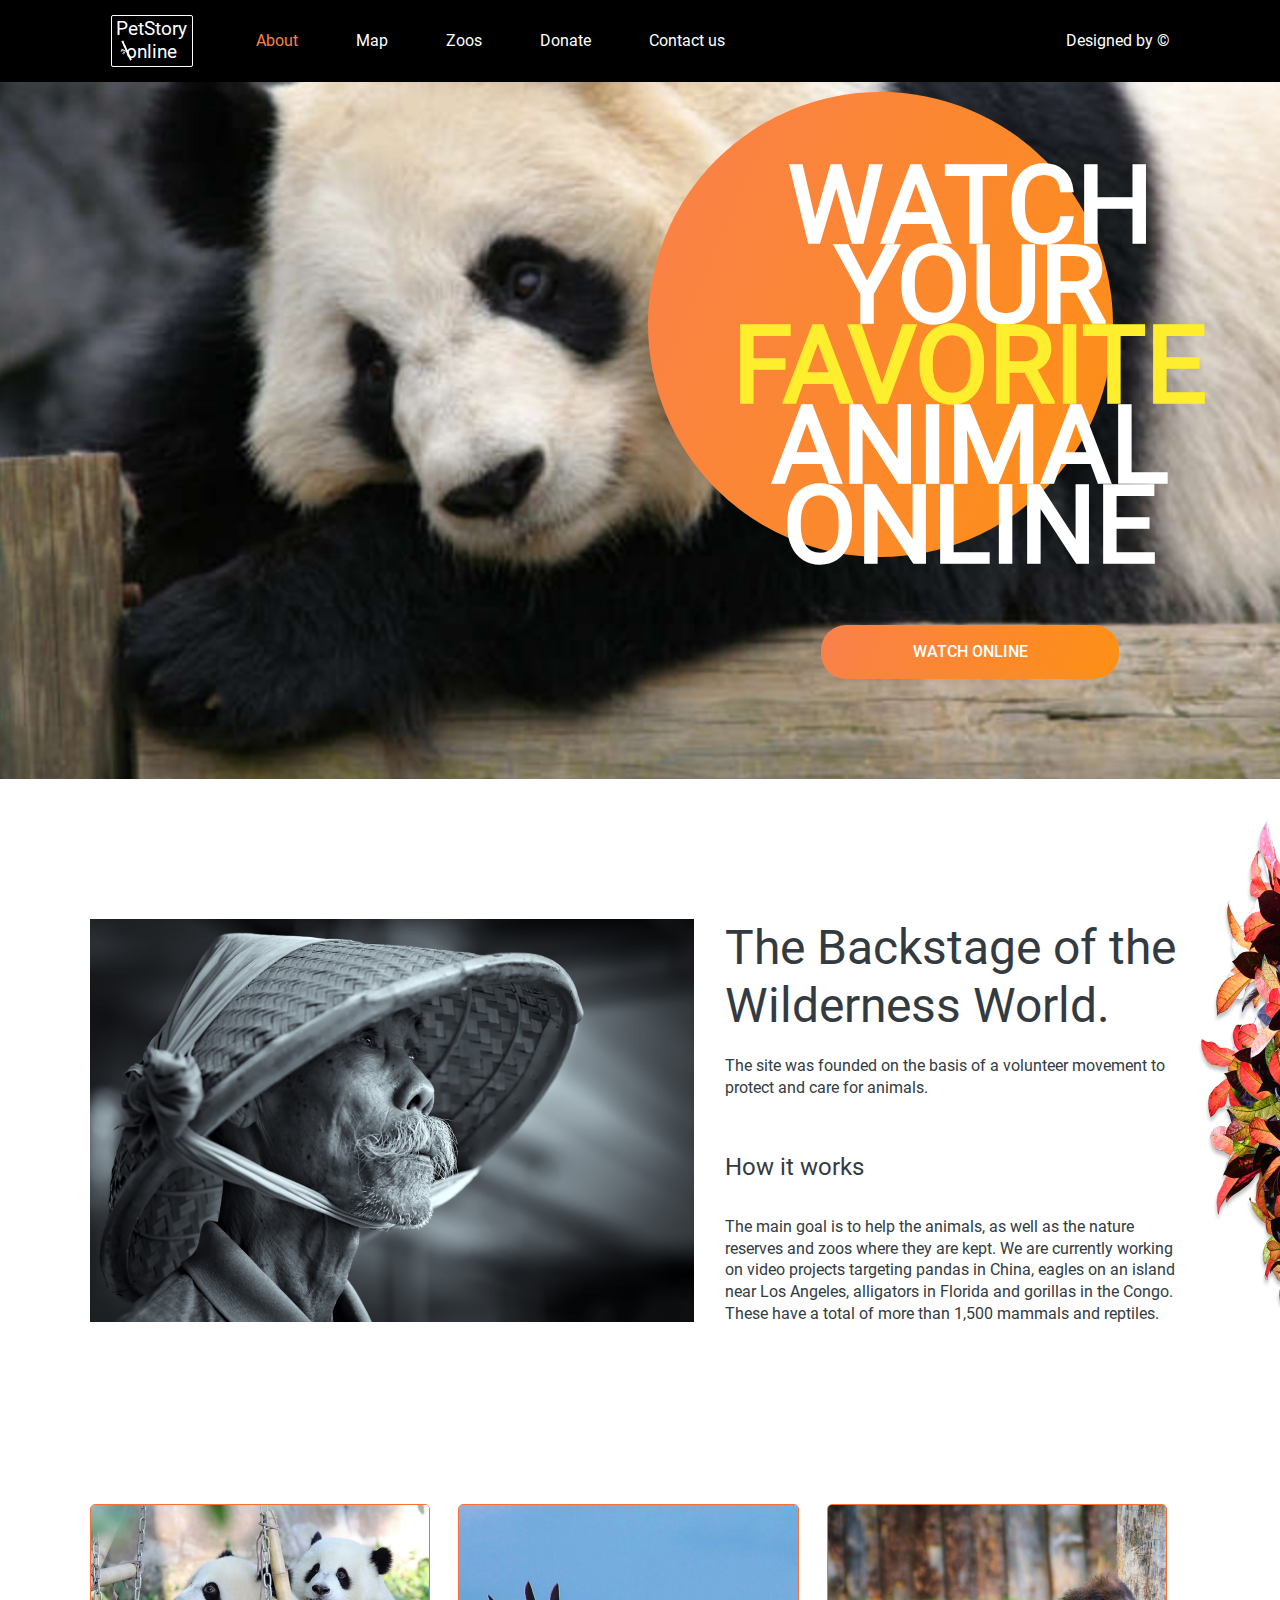
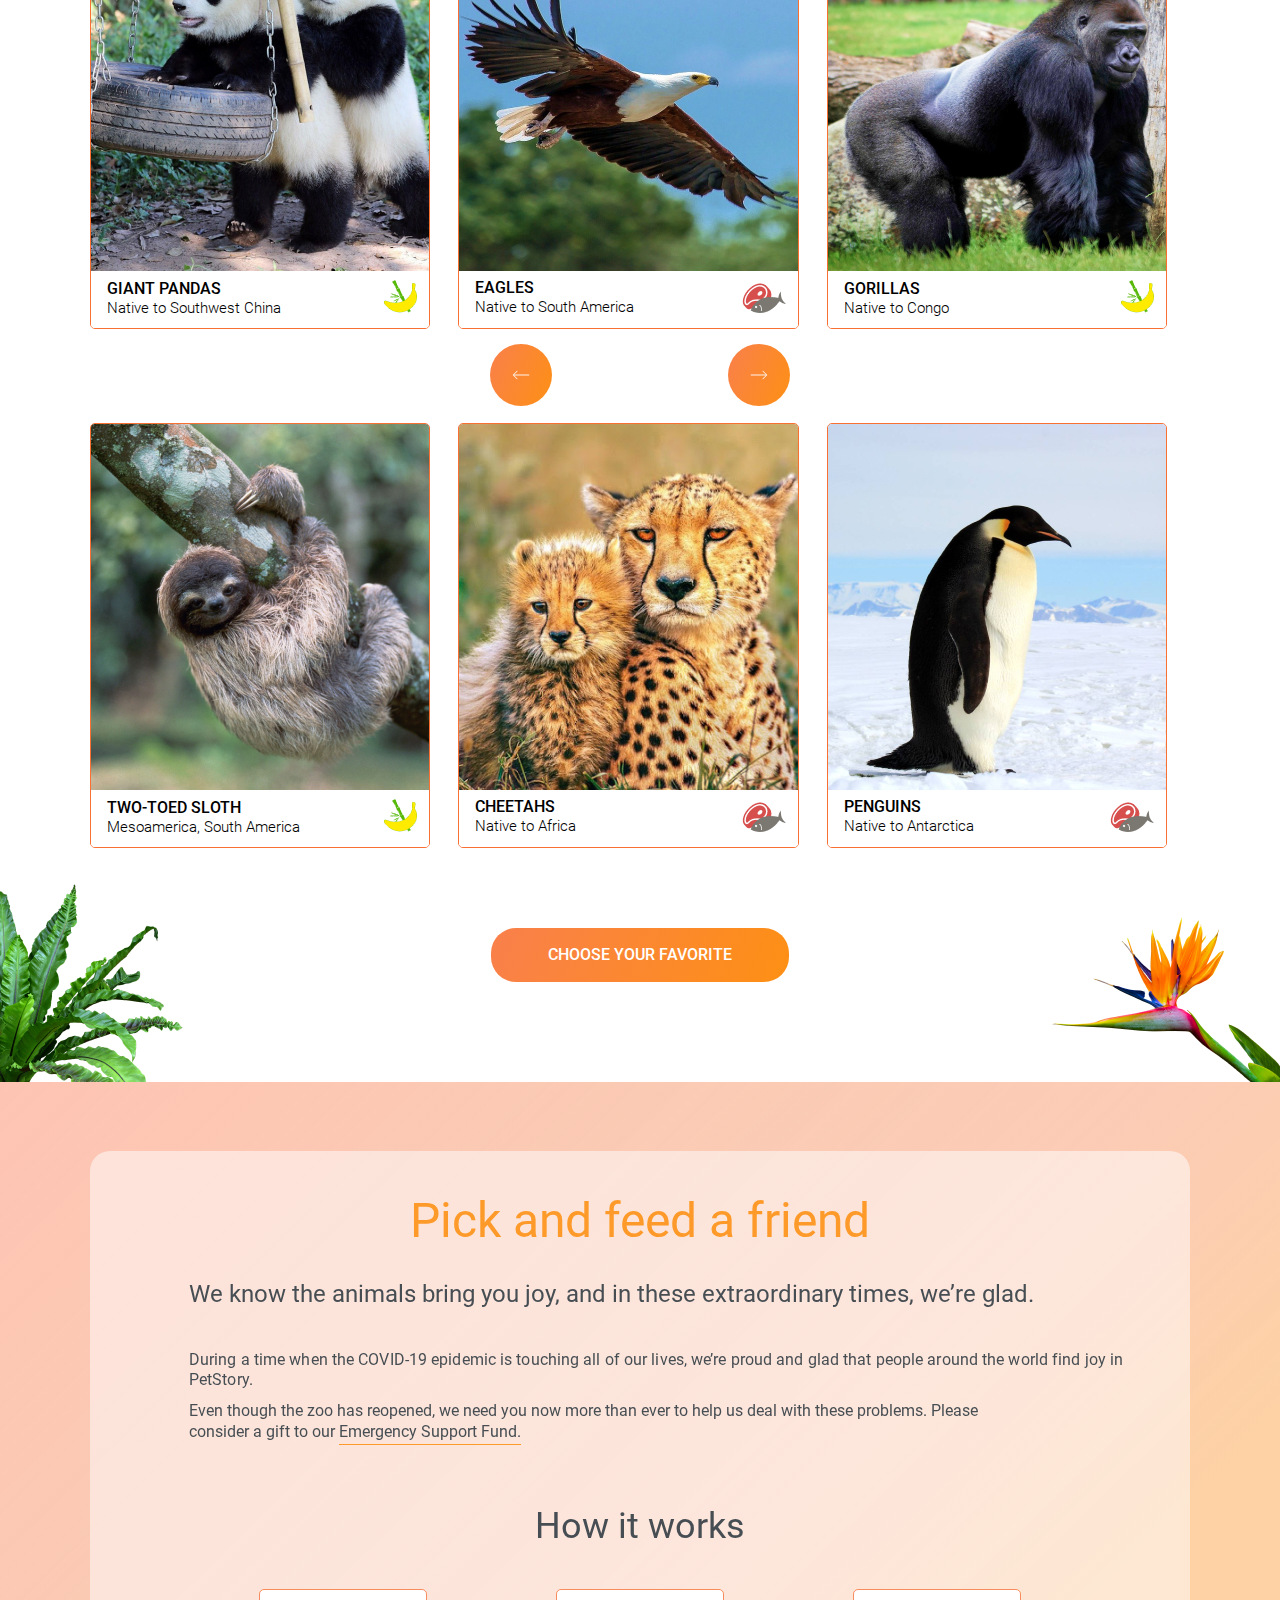
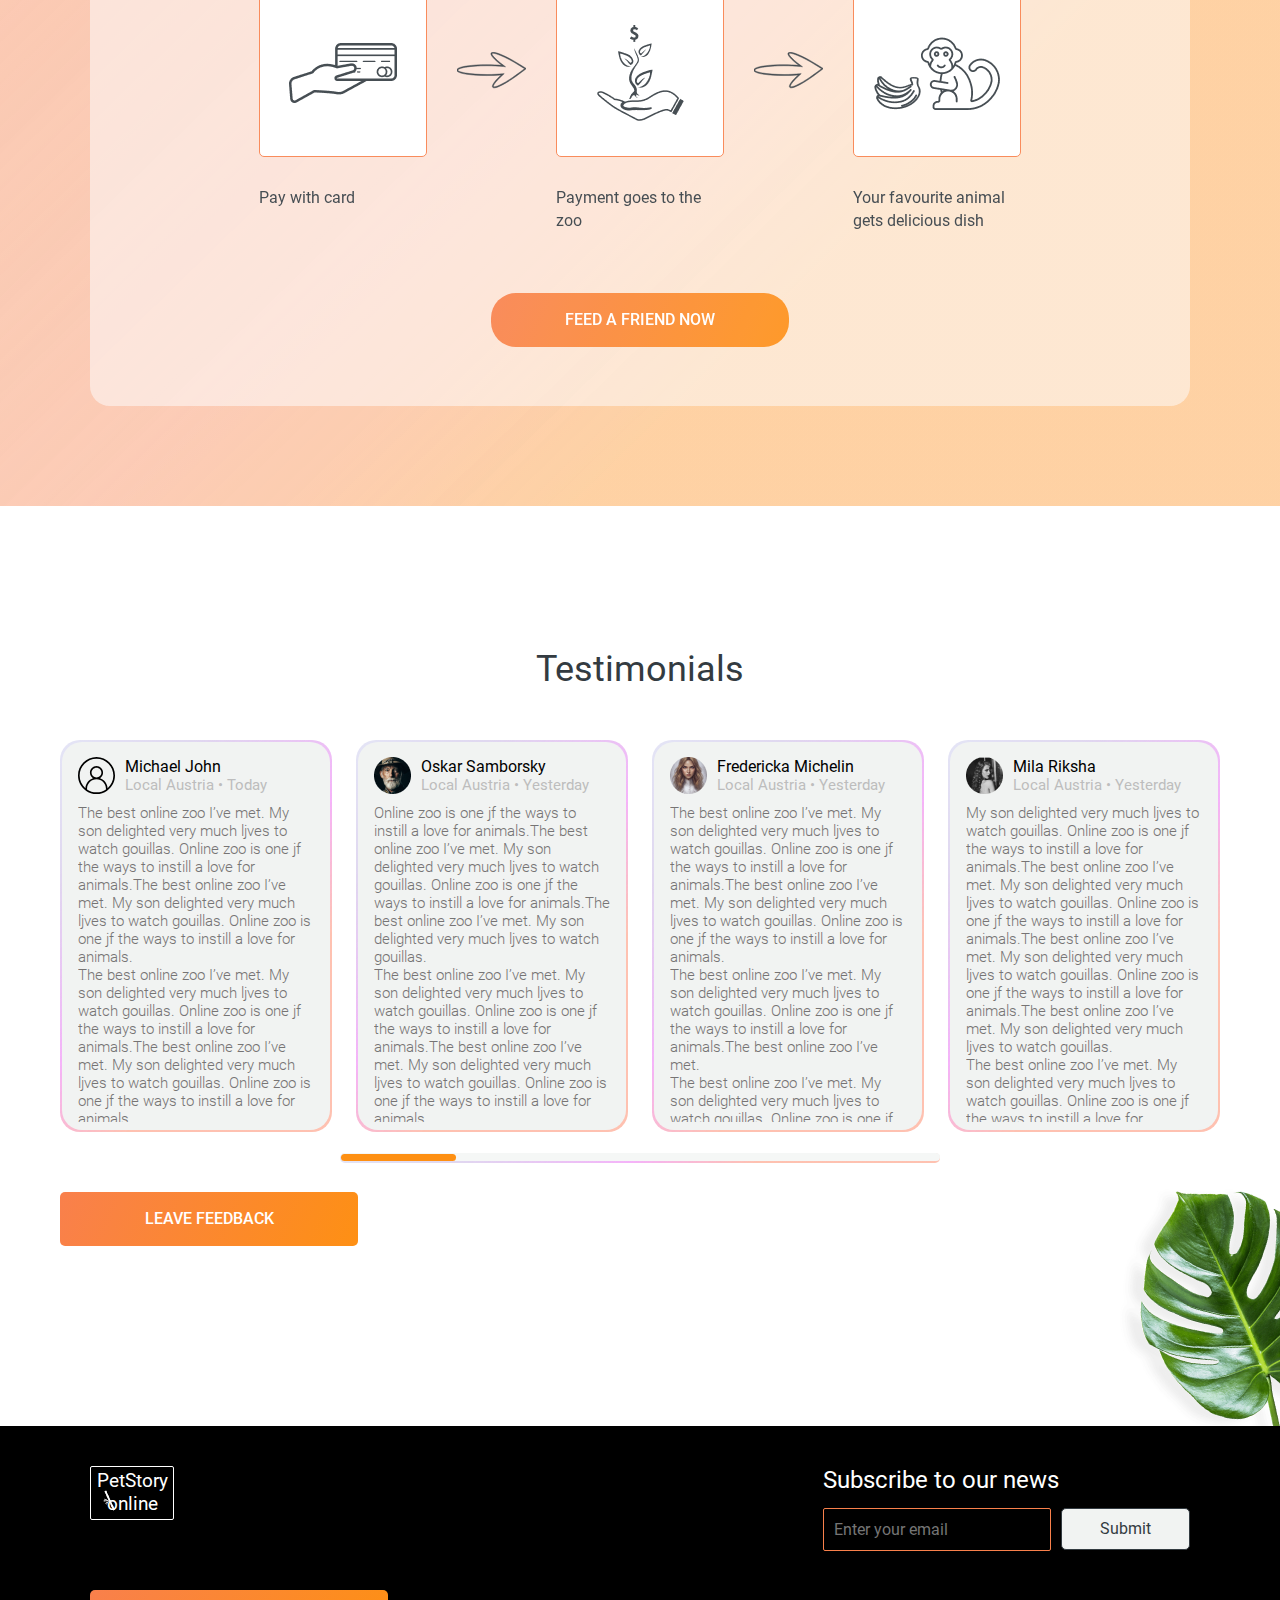
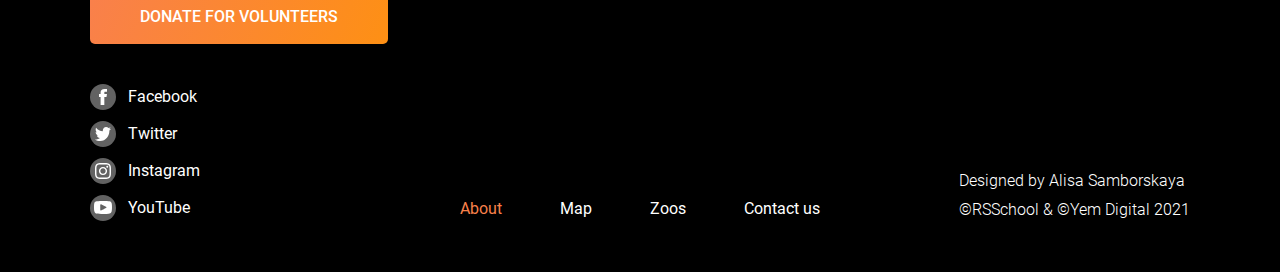
==== online-zoo/pages/main/index.html @ 03efadfd "feat: add adaptive page petstory 640px" ====
<!DOCTYPE html>
<html lang="en">
<head>
    <meta charset="UTF-8">
    <meta http-equiv="X-UA-Compatible" content="IE=edge">
    <meta name="viewport" content="width=device-width, initial-scale=1.0">
    <title>Online-zoo</title>
    <link rel="stylesheet" href="./styles/style.css">
</head>
<body>
    <header id="header" class="header-wrapper">
        <div class="header-container">
            <div class="nav-logo-container">
                <a href="#/pages/main/index.htm" class="logo">
                    <img src="../../assets/icons/bamboo.svg" alt="bamboo" class="logo-img">
                    <h1>PetStory online</h1>
                </a>
                <nav>
                    <ul class="navigation">
                        <li class="activ-link"><a href="#">About</a></li>
                        <li><a href="#">Map</a></li>
                        <li><a href="#">Zoos</a></li>
                        <li><a href="../donate/index.html">Donate</a></li>
                        <li><a href="#footer">Contact us</a></li>
                    </ul>
                </nav>
            </div>  
            <a class="origin-link" href="https://www.figma.com/file/jfEFwkXVj1WRq7sUHDr8os/PetStory-online?node-id=0%3A1" target="blank">Designed by &#169</a>
            <div class="burger-menu">
                <span></span>
                <span></span>
                <span></span>
            </div>
        </div>
    </header>
    <main>
        <section class="greeting-wrapper">
            <div class="greeting-container">
                <div class="greeting-block">
                    <div class="greeting-circle"></div> 
                    <h2 class="greeting-text">Watch your <span>favorite</span> animal online</h2>
                    <button class="greeting-button">watch online</button>
                </div>
            </div>
        </section>
        <section class="backstage-wrapper">
            <div class="backstage-container">
                <div class="backstage-photo"></div>
                <div class="backstage-text-block">
                    <span class="backstage-title">The Backstage of the Wilderness World.</span>
                    <span class="backstage-text-block1">The site was founded on the basis of a volunteer movement to protect and care for animals.</span>
                    <span class="backstage-text-work">How it works </span>
                    <span  class="backstage-text-block2">The main goal is to help the animals, as well as the nature reserves and zoos where they are kept. We are currently working on video projects targeting pandas in China, eagles on an island near Los Angeles, alligators in Florida and gorillas in the Congo. These have a total of more than 1,500 mammals and reptiles.</span>
                </div>
            </div>
        </section>
        <section class="animals-gallery-wrapper">
            <div class="animals-wrapper">
                <div class="arrow arrow-left">
                    <svg width="18" height="10" viewBox="0 0 18 10" fill="none" xmlns="http://www.w3.org/2000/svg">
                        <path d="M5.00202 9.10791L5.10646 9.20923L5.2109 9.10791L5.35106 8.97193L5.46204 8.86427L5.35106 8.75661L1.74949 5.26276L17 5.26276H17.15V5.11276V4.92044V4.77044H17L1.74986 4.77044L5.35107 1.27659L5.46204 1.16893L5.35106 1.06127L5.2109 0.925298L5.10646 0.823971L5.00201 0.925298L0.895554 4.90913L0.784573 5.0168L0.895559 5.12446L5.00202 9.10791Z" fill="#FFFFFF" stroke="#FFFFFF" stroke-width="0.3"/>
                        </svg>
                </div>
                <div class="arrow arrow-right">
                    <svg width="18" height="10" viewBox="0 0 18 10" fill="none" xmlns="http://www.w3.org/2000/svg">
                        <path d="M12.998 0.892334L12.8935 0.791016L12.7891 0.892338L12.6489 1.02831L12.538 1.13598L12.6489 1.24364L16.2505 4.73748H1H0.85V4.88748V5.07981V5.22981H1H16.2501L12.6489 8.72365L12.538 8.83131L12.6489 8.93897L12.7891 9.07495L12.8935 9.17627L12.998 9.07495L17.1044 5.09111L17.2154 4.98345L17.1044 4.87578L12.998 0.892334Z" fill="#FFFFFF" stroke="#FFFFFF" stroke-width="0.3"/>
                    </svg>
                </div>
                <div class="animals-gallery-container">
                    <div class="gallery">
                        <div class="card">
                            <div class="card-animal pandas"></div>
                            <div class="card-signature">
                                <div class="signature">
                                    <p class="signature-text-title">giant Pandas</p>
                                    <span class="signature-text">Native to Southwest China</span>
                                </div>
                                <img class="vegan" src="../../assets/icons/banana-bamboo_icon.png" alt="banana and bamboo">
                            </div>
                            <div class="card-background"></div>
                            <div class="ascent-text">
                                <p class="signature-text-title">giant Pandas</p>
                                <span class="signature-text">Native to Southwest China</span>
                            </div>
                        </div>
                        <div class="card">
                            <div class="card-animal eagles"></div>
                            <div class="card-signature">
                                <div class="signature">
                                    <p class="signature-text-title">Eagles</p>
                                    <span class="signature-text">Native to South America</span>
                                </div>
                                <img class="meet" src="../../assets/icons/meet-fish_icon.png" alt="meet and fish">
                            </div>
                            <div class="card-background"></div>
                            <div class="ascent-text">
                                <p class="signature-text-title">Eagles</p>
                                <span class="signature-text">Native to South America</span>
                            </div>
                        </div>
                        <div class="card">
                            <div class="card-animal gorillas"></div>
                            <div class="card-signature">
                                <div class="signature">
                                    <p class="signature-text-title">Gorillas</p>
                                    <span class="signature-text">Native to Congo</span>
                                </div>
                                <img class="vegan"  src="../../assets/icons/banana-bamboo_icon.png" alt="banana and bamboo">
                            </div>
                            <div class="card-background"></div>
                            <div class="ascent-text">
                                <p class="signature-text-title">Gorillas</p>
                                <span class="signature-text">Native to Congo</span>
                            </div>
                        </div>
                        <div class="card">
                            <div class="card-animal alligators"></div>
                            <div class="card-signature">
                                <div class="signature">
                                    <p class="signature-text-title">Alligators</p>
                                    <span class="signature-text">Native to Southeastern U. S.</span>
                                </div>
                                <img class="vegan"  src="../../assets/icons/banana-bamboo_icon.png" alt="banana and bamboo">
                            </div>
                            <div class="card-background"></div>
                            <div class="ascent-text">
                                <p class="signature-text-title">Alligators</p>
                                <span class="signature-text">Native to Southeastern U. S.</span>
                            </div>
                        </div>
                        <div class="card">
                            <div class="card-animal sloth"></div>
                            <div class="card-signature">
                                <div class="signature">
                                    <p class="signature-text-title">Two-toed Sloth</p>
                                    <span class="signature-text">Mesoamerica, South America</span>
                                </div>
                                <img class="vegan"  src="../../assets/icons/banana-bamboo_icon.png" alt="banana and bamboo">
                            </div>
                            <div class="card-background"></div>
                            <div class="ascent-text">
                                <p class="signature-text-title">Two-toed Sloth</p>
                                <span class="signature-text">Mesoamerica, South America</span>
                            </div>
                        </div>
                        <div class="card">
                            <div class="card-animal cheetahs"></div>
                            <div class="card-signature">
                                <div class="signature">
                                    <p class="signature-text-title">cheetahs</p>
                                    <span class="signature-text">Native to Africa</span>
                                </div>
                                <img class="meet"  src="../../assets/icons/meet-fish_icon.png" alt="meet and fish">
                            </div>
                            <div class="card-background"></div>
                            <div class="ascent-text">
                                <p class="signature-text-title">cheetahs</p>
                                <span class="signature-text">Native to Africa</span>
                            </div>
                        </div>
                        <div class="card">
                            <div class="card-animal penguins"></div>
                            <div class="card-signature">
                                <div class="signature">
                                    <p class="signature-text-title">Penguins</p>
                                    <span class="signature-text">Native to Antarctica</span>
                                </div>
                                <img class="meet" src="../../assets/icons/meet-fish_icon.png" alt="meet and fish">
                            </div>
                            <div class="card-background"></div>
                            <div class="ascent-text">
                                <p class="signature-text-title">Penguins</p>
                                <span class="signature-text">Native to Antarctica</span>
                            </div>
                        </div>
                        <div class="card">
                            <div class="card-animal pandas1"></div>
                            <div class="card-signature">
                                <div class="signature">
                                    <p class="signature-text-title">giant Pandas</p>
                                    <span class="signature-text">Native to Southwest China</span>
                                </div>
                                <img class="vegan" src="../../assets/icons/banana-bamboo_icon.png" alt="banana and bamboo">
                            </div>
                            <div class="card-background"></div>
                            <div class="ascent-text">
                                <p class="signature-text-title">giant Pandas</p>
                                <span class="signature-text">Native to Southwest China</span>
                            </div>
                        </div>
                    </div>
                </div>
                <button class="gallery-button">choose your favorite</button>
            </div>
        </section>
        <section class="donate-wrapper">
            <div class="donate-container-blur">
                <div class="donate-container">
                    <p class="donate-title">Pick and feed a friend</p>
                    <div class="donate-text">
                        <p class="donate-paragraph donate-paragraph1">We know the animals bring you joy, and in these extraordinary times, we&rsquo;re glad.</p>
                        <p class="donate-paragraph donate-paragraph2">During a time when the COVID-19 epidemic is touching all of our lives, we&rsquo;re proud and glad that people around the world find joy in PetStory.</p>
                        <p class="donate-paragraph donate-paragraph3">Even though the zoo has reopened, we need you now more than ever to help us deal with these problems. Please consider a gift to our <a class="donate-link" href="../donate/index.html">Emergency Support Fund.</a></p>
                    </div>
                    <h3 class="donate-instruction-title">How it works</h3>
                    <div class="donate-instruction">
                        <div class="donate-instruction-card">
                            <div class="donate-instruction-card-container">
                                <img src="../../assets/icons/pay.png" alt="pay">
                            </div>
                            <span class="donate-instruction-card-description">Pay with card</span>
                        </div>
                        <div class="donate-instruction-arrow">
                        </div>
                        <div class="donate-instruction-arrow-mobile arrow1"></div>
                        <div class="donate-instruction-arrow-mobile arrow2"></div>
                        <div class="donate-instruction-card">
                            <div class="donate-instruction-card-container">
                                <img src="../../assets/icons/zoo.png" alt="zoo">
                            </div>
                            <span class="donate-instruction-card-description">Payment goes to the zoo</span>
                        </div>
                        <div class="donate-instruction-arrow">
                        </div>
                        <div class="donate-instruction-card">
                            <div class="donate-instruction-card-container">
                                <img src="../../assets/icons/monkey.png" alt="zoo">
                            </div>
                            <span class="donate-instruction-card-description">Your favourite animal gets delicious dish</span>
                        </div>
                    </div>
                    <button class="donate-button"> <a href="../donate/index.html">Feed a friend now</a></button>
                </div>
            </div>
        </section>
        <section class="feedback-wrapper">
            <div class="feedback-container">
                <h3 class="feedback-title">Testimonials</h3>
                <div class="feedback-comment-container">
                    <div class="feedback-item">
                        <img class="feedback-item-photo" src="../../assets/icons/user_icon.svg" alt="user photo">
                        <p class="feedback-item-name">Michael John</p>
                        <p class="feedback-item-local">
                            <span>Local Austria</span>
                            <span>&bull;</span>
                            <span>Today</span>
                        </p>
                        <p class="feedback-item-text">
                            <span>The best online zoo I&rsquo;ve met. My son delighted very much ljves to watch gouillas. Online zoo is one jf the ways to instill a love for animals.The best online zoo I&rsquo;ve met. My son delighted very much ljves to watch gouillas. Online zoo is one jf the ways to instill a love for animals.
                            <br>The best online zoo I&rsquo;ve met. My son delighted very much ljves to watch gouillas. Online zoo is one jf the ways to instill a love for animals.The best online zoo I&rsquo;ve met. My son delighted very much ljves to watch gouillas. Online zoo is one jf the ways to instill a love for animals.</span>
                        </p>
                    </div>
                    <div class="feedback-item">
                        <img class="feedback-item-photo" src="../../assets/icons/people-icon-oskar.png" alt="user photo">
                        <p class="feedback-item-name">Oskar Samborsky</p>
                        <p class="feedback-item-local">
                            <span>Local Austria</span>
                            <span>&bull;</span>
                            <span>Yesterday</span>
                        </p>
                        <p class="feedback-item-text">
                            <span>Online zoo is one jf the ways to instill a love for animals.The best online zoo I&rsquo;ve met. My son delighted very much ljves to watch gouillas. Online zoo is one jf the ways to instill a love for animals.The best online zoo I&rsquo;ve met. My son delighted very much ljves to watch gouillas.<br>The best online zoo I&rsquo;ve met. My son delighted very much ljves to watch gouillas. Online zoo is one jf the ways to instill a love for animals.The best online zoo I&rsquo;ve met. My son delighted very much ljves to watch gouillas. Online zoo is one jf the ways to instill a love for animals.<br>The best online zoo I&rsquo;ve met. My son delighted very much ljves to watch gouillas. Online zoo is one jf the ways to instill a love for animals.<br>The best online zoo I&rsquo;ve met. My son delighted very much ljves to watch gouillas. Online zoo is one jf the ways to instill a love for animals.
                        </p>
                    </div>
                    <div class="feedback-item">
                        <img class="feedback-item-photo" src="../../assets/icons/people-icon-fredericka.png" alt="user photo">
                        <p class="feedback-item-name">Fredericka Michelin</p>
                        <p class="feedback-item-local">
                            <span>Local Austria</span>
                            <span>&bull;</span>
                            <span>Yesterday</span>
                        </p>
                        <p class="feedback-item-text">
                            <span>
                                The best online zoo I&rsquo;ve met. My son delighted very much ljves to watch gouillas. Online zoo is one jf the ways to instill a love for animals.The best online zoo I&rsquo;ve met. My son delighted very much ljves to watch gouillas. Online zoo is one jf the ways to instill a love for animals.<br>The best online zoo I&rsquo;ve met. My son delighted very much ljves to watch gouillas. Online zoo is one jf the ways to instill a love for animals.The best online zoo I&rsquo;ve met.<br>The best online zoo I&rsquo;ve met. My son delighted very much ljves to watch gouillas. Online zoo is one jf the ways to instill a love for animals.The best online zoo I&rsquo;ve met. My son delighted very much ljves to watch gouillas. Online zoo is one jf the ways to instill a love for animals.
                            </span>
                        </p>
                    </div>
                    <div class="feedback-item">
                        <img class="feedback-item-photo" src="../../assets/icons/people-icon-mila.png" alt="user photo">
                        <p class="feedback-item-name">Mila Riksha</p>
                        <p class="feedback-item-local">
                            <span>Local Austria</span>
                            <span>&bull;</span>
                            <span>Yesterday</span>
                        </p>
                        <p class="feedback-item-text">
                            <span>
                                My son delighted very much ljves to watch gouillas. Online zoo is one jf the ways to instill a love for animals.The best online zoo I&rsquo;ve met. My son delighted very much ljves to watch gouillas. Online zoo is one jf the ways to instill a love for animals.The best online zoo I&rsquo;ve met. My son delighted very much ljves to watch gouillas. Online zoo is one jf the ways to instill a love for animals.The best online zoo I&rsquo;ve met. My son delighted very much ljves to watch gouillas.<br>The best online zoo I&rsquo;ve met. My son delighted very much ljves to watch gouillas. Online zoo is one jf the ways to instill a love for animals.The best online zoo I&rsquo;ve met. My son delighted very much ljves to watch gouillas. Online zoo is one jf the ways to instill a love for animals.
                            </span>
                        </p>
                    </div>
                    <div class="feedback-item">
                        <img class="feedback-item-photo" src="../../assets/icons/people-icon-mila.png" alt="user photo">
                        <p class="feedback-item-name">Mila Riksha</p>
                        <p class="feedback-item-local">
                            <span>Local Austria</span>
                            <span>&bull;</span>
                            <span>Yesterday</span>
                        </p>
                        <p class="feedback-item-text">
                            <span>
                                My son delighted very much ljves to watch gouillas. Online zoo is one jf the ways to instill a love for animals.The best online zoo I&rsquo;ve met. My son delighted very much ljves to watch gouillas. Online zoo is one jf the ways to instill a love for animals.The best online zoo I&rsquo;ve met. My son delighted very much ljves to watch gouillas. Online zoo is one jf the ways to instill a love for animals.The best online zoo I&rsquo;ve met. My son delighted very much ljves to watch gouillas.<br>The best online zoo I&rsquo;ve met. My son delighted very much ljves to watch gouillas. Online zoo is one jf the ways to instill a love for animals.The best online zoo I&rsquo;ve met. My son delighted very much ljves to watch gouillas. Online zoo is one jf the ways to instill a love for animals.
                            </span>
                        </p>
                    </div>
                    <div class="feedback-item">
                        <img class="feedback-item-photo" src="../../assets/icons/people-icon-mila.png" alt="user photo">
                        <p class="feedback-item-name">Mila Riksha</p>
                        <p class="feedback-item-local">
                            <span>Local Austria</span>
                            <span>&bull;</span>
                            <span>Yesterday</span>
                        </p>
                        <p class="feedback-item-text">
                            <span>
                                My son delighted very much ljves to watch gouillas. Online zoo is one jf the ways to instill a love for animals.The best online zoo I&rsquo;ve met. My son delighted very much ljves to watch gouillas. Online zoo is one jf the ways to instill a love for animals.The best online zoo I&rsquo;ve met. My son delighted very much ljves to watch gouillas. Online zoo is one jf the ways to instill a love for animals.The best online zoo I&rsquo;ve met. My son delighted very much ljves to watch gouillas.<br>The best online zoo I&rsquo;ve met. My son delighted very much ljves to watch gouillas. Online zoo is one jf the ways to instill a love for animals.The best online zoo I&rsquo;ve met. My son delighted very much ljves to watch gouillas. Online zoo is one jf the ways to instill a love for animals.
                            </span>
                        </p>
                    </div>
                    <div class="feedback-item">
                        <img class="feedback-item-photo" src="../../assets/icons/people-icon-mila.png" alt="user photo">
                        <p class="feedback-item-name">Mila Riksha</p>
                        <p class="feedback-item-local">
                            <span>Local Austria</span>
                            <span>&bull;</span>
                            <span>Yesterday</span>
                        </p>
                        <p class="feedback-item-text">
                            <span>
                                My son delighted very much ljves to watch gouillas. Online zoo is one jf the ways to instill a love for animals.The best online zoo I&rsquo;ve met. My son delighted very much ljves to watch gouillas. Online zoo is one jf the ways to instill a love for animals.The best online zoo I&rsquo;ve met. My son delighted very much ljves to watch gouillas. Online zoo is one jf the ways to instill a love for animals.The best online zoo I&rsquo;ve met. My son delighted very much ljves to watch gouillas.<br>The best online zoo I&rsquo;ve met. My son delighted very much ljves to watch gouillas. Online zoo is one jf the ways to instill a love for animals.The best online zoo I&rsquo;ve met. My son delighted very much ljves to watch gouillas. Online zoo is one jf the ways to instill a love for animals.
                            </span>
                        </p>
                    </div>
                    <div class="feedback-item">
                        <img class="feedback-item-photo" src="../../assets/icons/people-icon-mila.png" alt="user photo">
                        <p class="feedback-item-name">Mila Riksha</p>
                        <p class="feedback-item-local">
                            <span>Local Austria</span>
                            <span>&bull;</span>
                            <span>Yesterday</span>
                        </p>
                        <p class="feedback-item-text">
                            <span>
                                My son delighted very much ljves to watch gouillas. Online zoo is one jf the ways to instill a love for animals.The best online zoo I&rsquo;ve met. My son delighted very much ljves to watch gouillas. Online zoo is one jf the ways to instill a love for animals.The best online zoo I&rsquo;ve met. My son delighted very much ljves to watch gouillas. Online zoo is one jf the ways to instill a love for animals.The best online zoo I&rsquo;ve met. My son delighted very much ljves to watch gouillas.<br>The best online zoo I&rsquo;ve met. My son delighted very much ljves to watch gouillas. Online zoo is one jf the ways to instill a love for animals.The best online zoo I&rsquo;ve met. My son delighted very much ljves to watch gouillas. Online zoo is one jf the ways to instill a love for animals.
                            </span>
                        </p>
                    </div>
                    <div class="feedback-item">
                        <img class="feedback-item-photo" src="../../assets/icons/people-icon-mila.png" alt="user photo">
                        <p class="feedback-item-name">Mila Riksha</p>
                        <p class="feedback-item-local">
                            <span>Local Austria</span>
                            <span>&bull;</span>
                            <span>Yesterday</span>
                        </p>
                        <p class="feedback-item-text">
                            <span>
                                My son delighted very much ljves to watch gouillas. Online zoo is one jf the ways to instill a love for animals.The best online zoo I&rsquo;ve met. My son delighted very much ljves to watch gouillas. Online zoo is one jf the ways to instill a love for animals.The best online zoo I&rsquo;ve met. My son delighted very much ljves to watch gouillas. Online zoo is one jf the ways to instill a love for animals.The best online zoo I&rsquo;ve met. My son delighted very much ljves to watch gouillas.<br>The best online zoo I&rsquo;ve met. My son delighted very much ljves to watch gouillas. Online zoo is one jf the ways to instill a love for animals.The best online zoo I&rsquo;ve met. My son delighted very much ljves to watch gouillas. Online zoo is one jf the ways to instill a love for animals.
                            </span>
                        </p>
                    </div>
                    <div class="feedback-item">
                        <img class="feedback-item-photo" src="../../assets/icons/people-icon-mila.png" alt="user photo">
                        <p class="feedback-item-name">Mila Riksha</p>
                        <p class="feedback-item-local">
                            <span>Local Austria</span>
                            <span>&bull;</span>
                            <span>Yesterday</span>
                        </p>
                        <p class="feedback-item-text">
                            <span>
                                My son delighted very much ljves to watch gouillas. Online zoo is one jf the ways to instill a love for animals.The best online zoo I&rsquo;ve met. My son delighted very much ljves to watch gouillas. Online zoo is one jf the ways to instill a love for animals.The best online zoo I&rsquo;ve met. My son delighted very much ljves to watch gouillas. Online zoo is one jf the ways to instill a love for animals.The best online zoo I&rsquo;ve met. My son delighted very much ljves to watch gouillas.<br>The best online zoo I&rsquo;ve met. My son delighted very much ljves to watch gouillas. Online zoo is one jf the ways to instill a love for animals.The best online zoo I&rsquo;ve met. My son delighted very much ljves to watch gouillas. Online zoo is one jf the ways to instill a love for animals.
                            </span>
                        </p>
                    </div>
                    <div class="feedback-item">
                        <img class="feedback-item-photo" src="../../assets/icons/people-icon-mila.png" alt="user photo">
                        <p class="feedback-item-name">Mila Riksha</p>
                        <p class="feedback-item-local">
                            <span>Local Austria</span>
                            <span>&bull;</span>
                            <span>Yesterday</span>
                        </p>
                        <p class="feedback-item-text">
                            <span>
                                My son delighted very much ljves to watch gouillas. Online zoo is one jf the ways to instill a love for animals.The best online zoo I&rsquo;ve met. My son delighted very much ljves to watch gouillas. Online zoo is one jf the ways to instill a love for animals.The best online zoo I&rsquo;ve met. My son delighted very much ljves to watch gouillas. Online zoo is one jf the ways to instill a love for animals.The best online zoo I&rsquo;ve met. My son delighted very much ljves to watch gouillas.<br>The best online zoo I&rsquo;ve met. My son delighted very much ljves to watch gouillas. Online zoo is one jf the ways to instill a love for animals.The best online zoo I&rsquo;ve met. My son delighted very much ljves to watch gouillas. Online zoo is one jf the ways to instill a love for animals.
                            </span>
                        </p>
                    </div>
                </div>
                <div class="feedback-input-container">
                    <input class="feedback-scroll" type="range" min="0" max="100" value="0">
                </div>
                <button class="feedback-button">leave feedback</button>
            </div>
        </section>
    </main>
    <footer class="footer-wrapper" id="footer">
        <div class="footer-container">
            <div class="footer-upper-container">
                <div class="footer-upper-link">
                    <a href="#header" class="logo">
                        <img src="../../assets/icons/bamboo.svg" alt="bamboo" class="logo-img">
                        <p>PetStory online</p>
                    </a>
                    <button class="donate-button"> <a href="../donate/index.html">donate for volunteers</a></button>
                </div>
                <div class="form-container">
                    <span class="form-title">Subscribe to our news</span>
                    <form action="#">
                        <input type="email" placeholder="Enter your email" class="form-input" required>
                        <input type="submit" value="Submit" class="form-button">
                    </form>
                </div>
            </div>
            <div class="footer-links-container">
                <ul class="social-network-container">
                    <li>
                        <a href="https://www.facebook.com/">
                            <div class="social-icon-wrapper">
                                <img src="../../assets/icons/facebook-icon.svg" alt="facebook-icon">
                            </div>
                            <p>Facebook</p>
                        </a>
                    </li>
                    <li>
                        <a href="https://twitter.com/">
                            <div class="social-icon-wrapper">
                                <img src="../../assets/icons/twitter-icon.svg" alt="twitter-icon">
                            </div>
                            <p>Twitter</p>
                        </a>
                    </li>
                    <li>
                        <a href="https://www.instagram.com/">
                            <div class="social-icon-wrapper">
                                <img src="../../assets/icons/instagram-icon.svg" alt="instagram-icon">
                            </div>
                            <p>Instagram</p>
                        </a>
                    </li>
                    <li>
                        <a href="https://www.instagram.com/">
                            <div class="social-icon-wrapper">
                                <img src="../../assets/icons/youtube-icon.svg" alt="youtube-icon">
                            </div>
                            <p>YouTube</p>
                        </a> 
                    </li>
                </ul>
                <ul class="navigation">
                    <li class="activ-link"><a href="#">About</a></li>
                    <li><a href="#">Map</a></li>
                    <li><a href="#">Zoos</a></li>
                    <li><a href="#">Contact us</a></li>
                </ul>
                <div class="copyright-container">
                    <a href="https://www.figma.com/file/jfEFwkXVj1WRq7sUHDr8os/PetStory-online?node-id=0%3A1" class="link-copyright">Designed by Alisa Samborskaya</a>
                    <a href="https://rs.school/" class="link-copyright">&#169RSSchool & &#169Yem Digital 2021</a>
                </div>
            </div>
        </div>
    </footer>
</body>
</html>
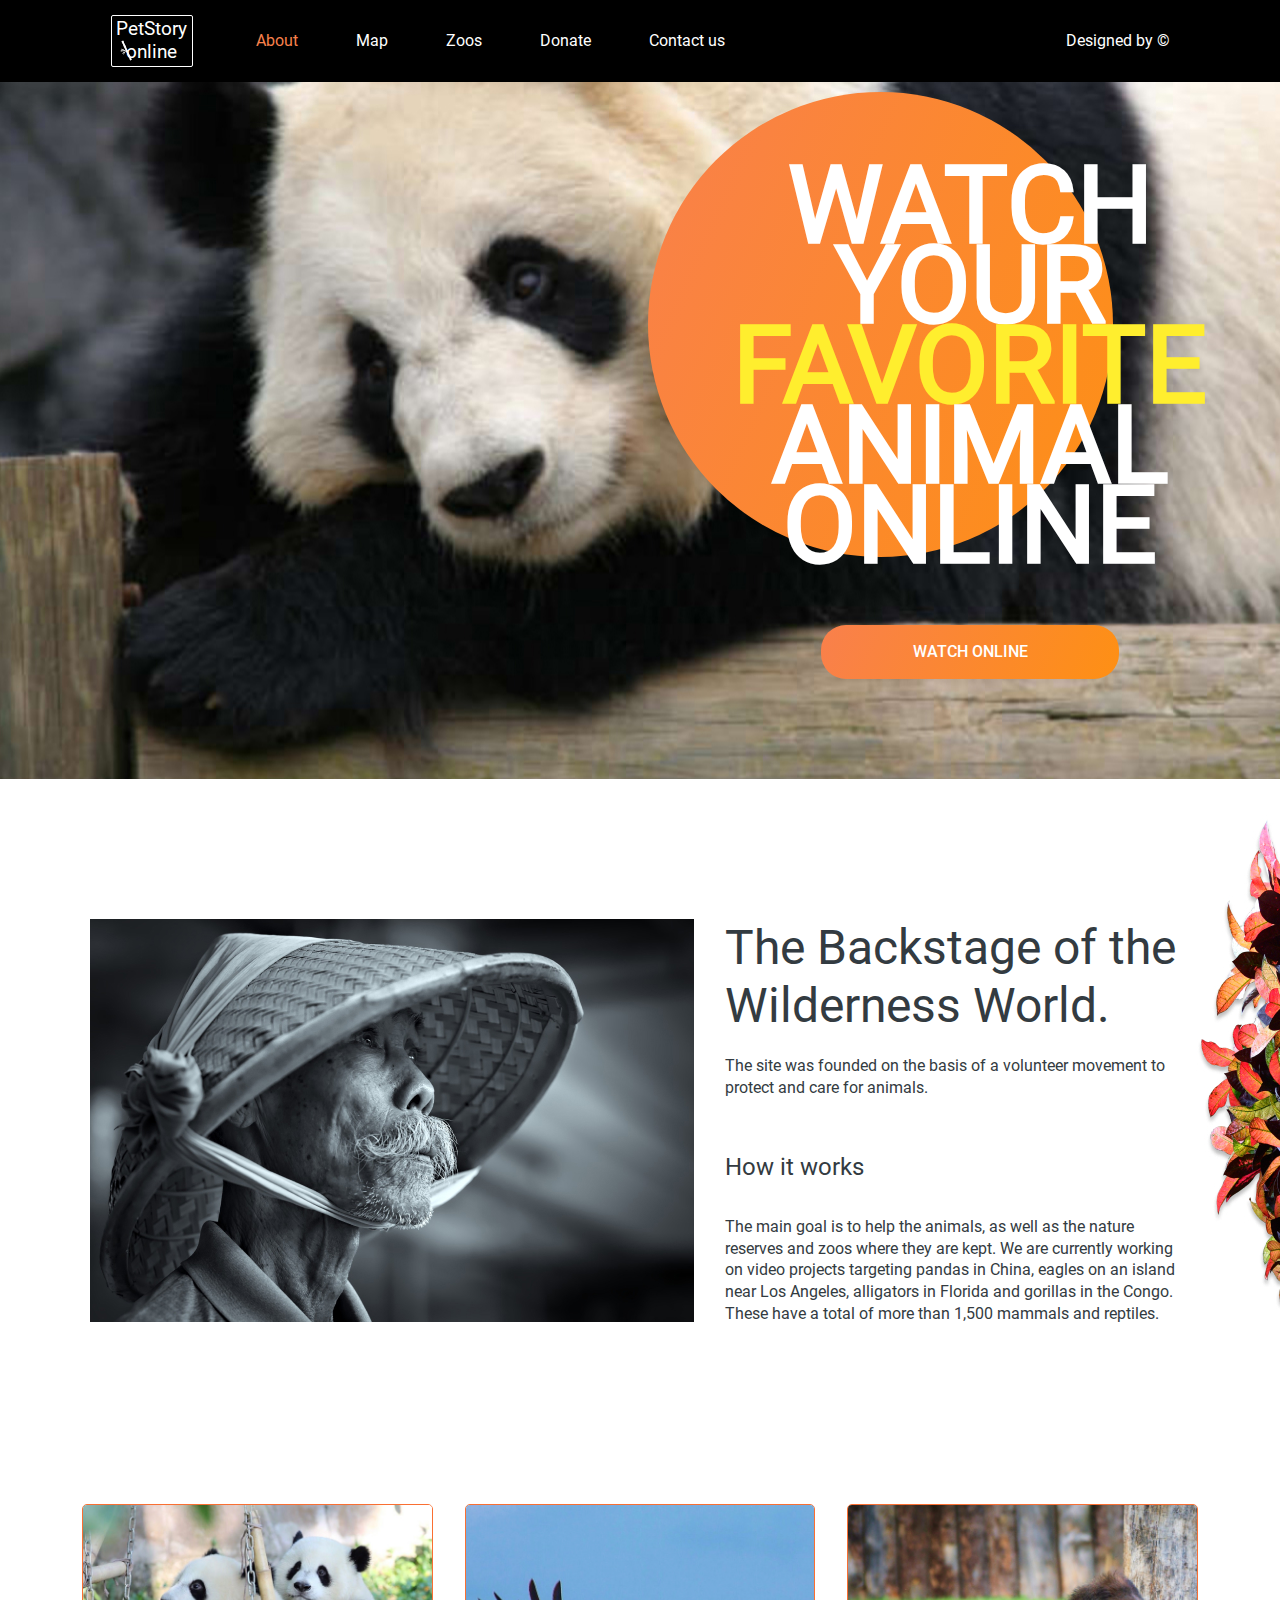
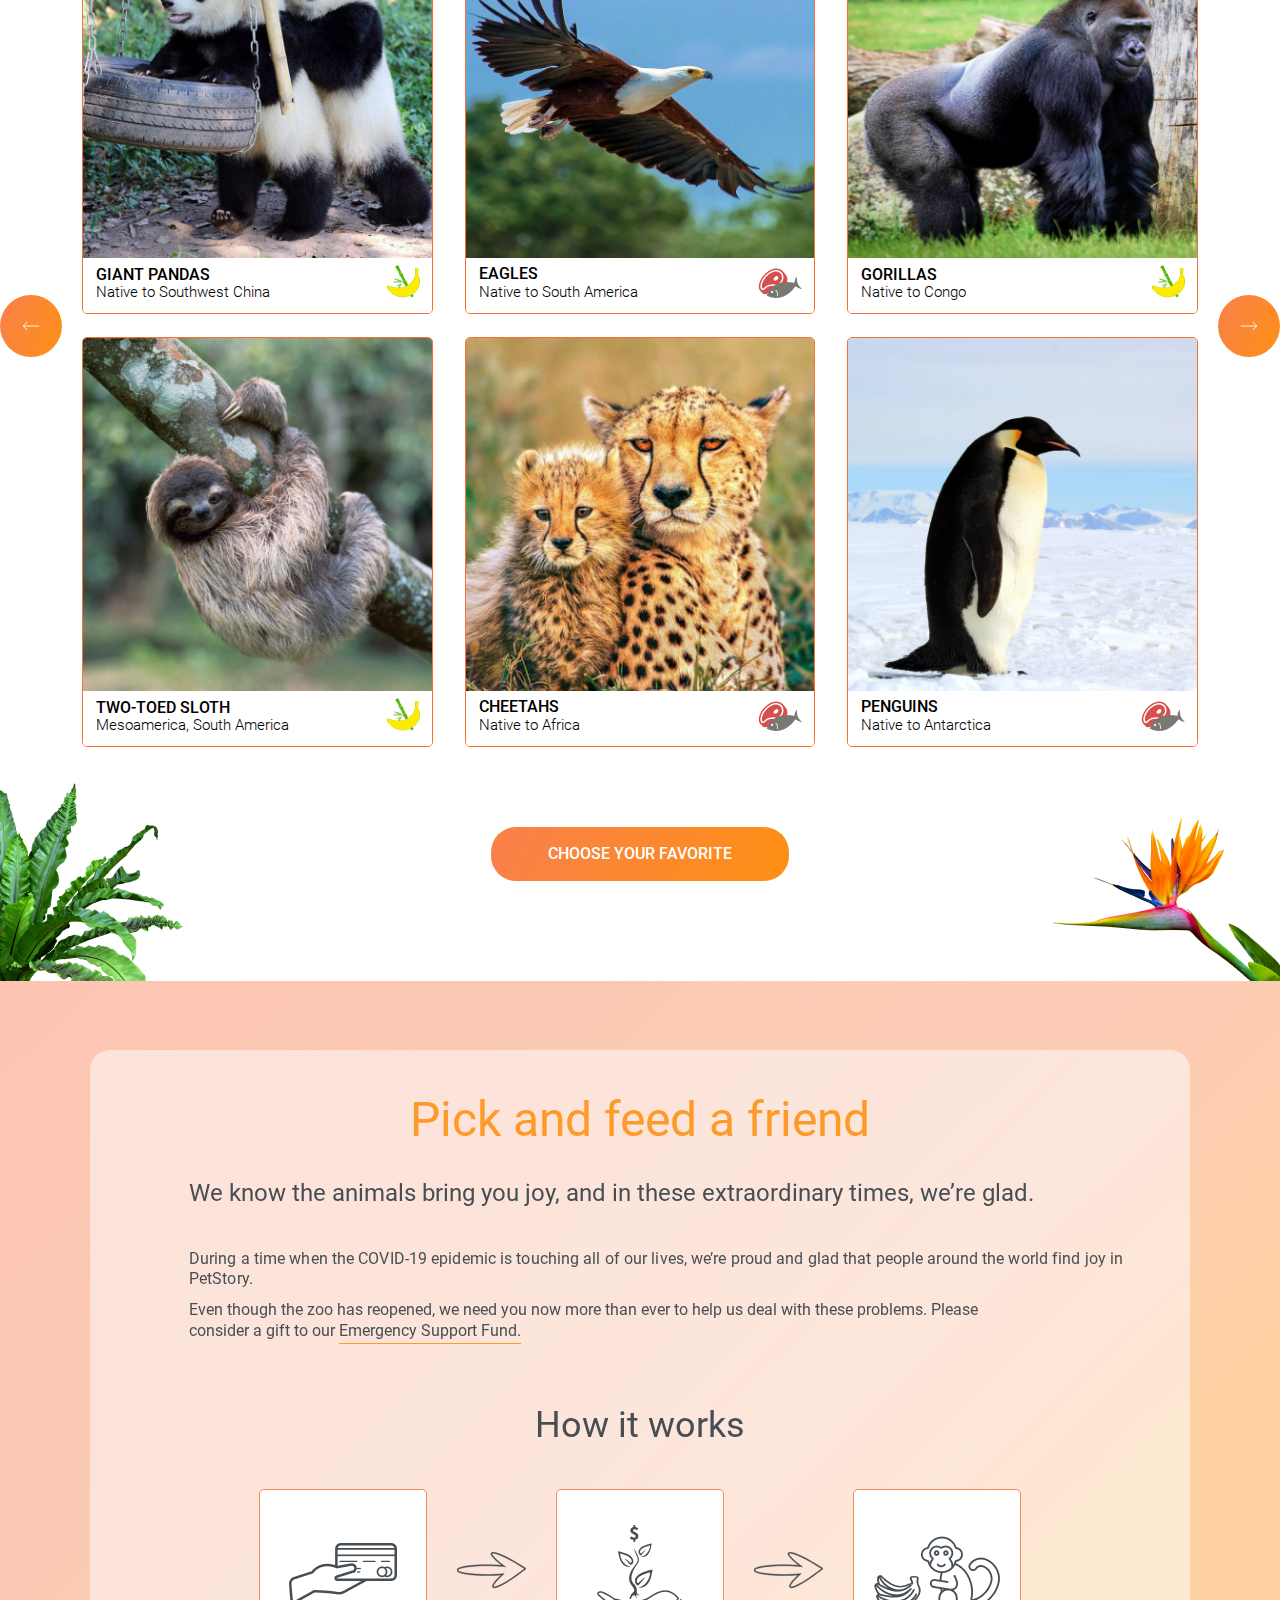
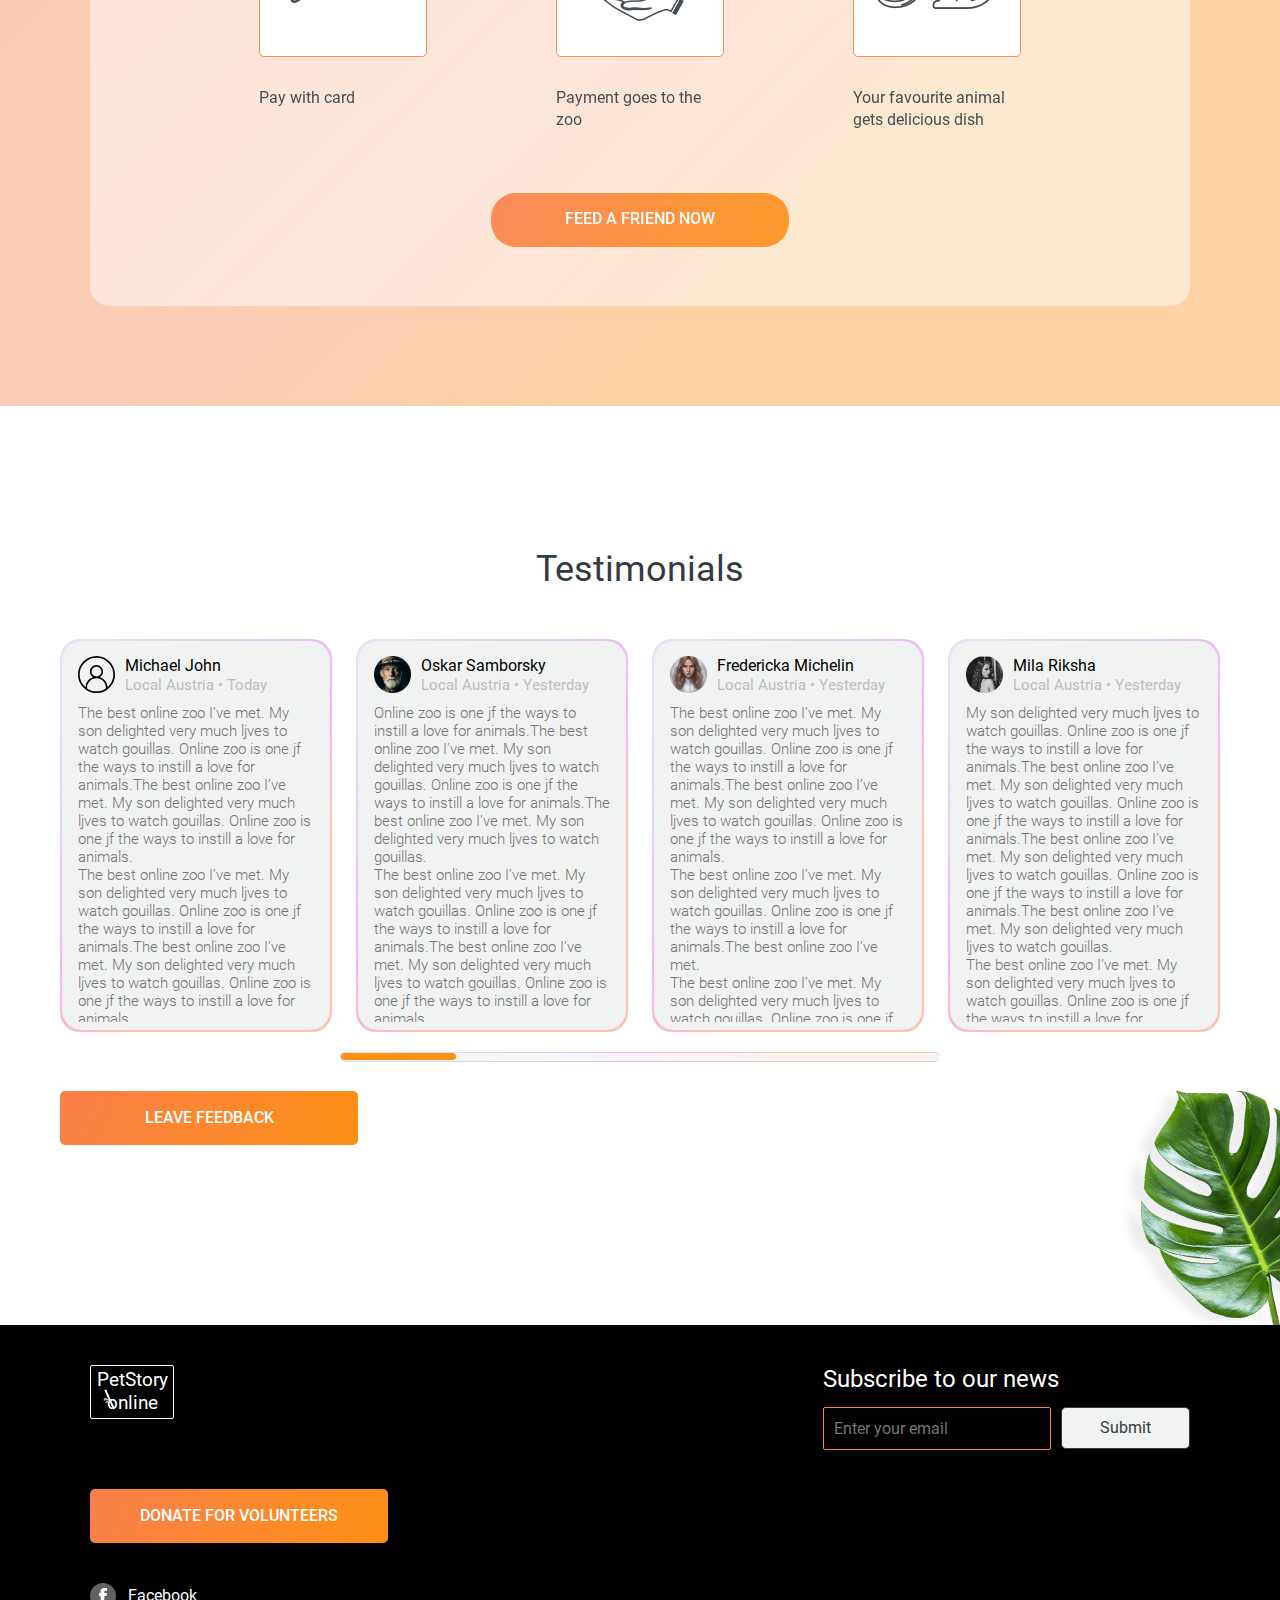
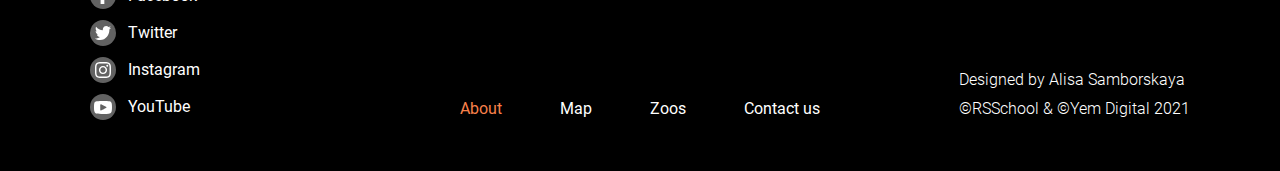
==== commit b0ee56ec: "feat: add adaptive page petstory 320px" ====
--- a/online-zoo/pages/main/index.html
+++ b/online-zoo/pages/main/index.html
@@ -37,8 +37,11 @@
         <section class="greeting-wrapper">
             <div class="greeting-container">
                 <div class="greeting-block">
-                    <div class="greeting-circle"></div> 
-                    <h2 class="greeting-text">Watch your <span>favorite</span> animal online</h2>
+                    <div class="greeting-text-container">
+                        <div class="greeting-circle"></div> 
+                        <h2 class="greeting-text">Watch your <span>favorite</span> animal online</h2>
+                    </div>
+                    
                     <button class="greeting-button">watch online</button>
                 </div>
             </div>
@@ -56,20 +59,22 @@
         </section>
         <section class="animals-gallery-wrapper">
             <div class="animals-wrapper">
-                <div class="arrow arrow-left">
-                    <svg width="18" height="10" viewBox="0 0 18 10" fill="none" xmlns="http://www.w3.org/2000/svg">
-                        <path d="M5.00202 9.10791L5.10646 9.20923L5.2109 9.10791L5.35106 8.97193L5.46204 8.86427L5.35106 8.75661L1.74949 5.26276L17 5.26276H17.15V5.11276V4.92044V4.77044H17L1.74986 4.77044L5.35107 1.27659L5.46204 1.16893L5.35106 1.06127L5.2109 0.925298L5.10646 0.823971L5.00201 0.925298L0.895554 4.90913L0.784573 5.0168L0.895559 5.12446L5.00202 9.10791Z" fill="#FFFFFF" stroke="#FFFFFF" stroke-width="0.3"/>
-                        </svg>
-                </div>
-                <div class="arrow arrow-right">
-                    <svg width="18" height="10" viewBox="0 0 18 10" fill="none" xmlns="http://www.w3.org/2000/svg">
-                        <path d="M12.998 0.892334L12.8935 0.791016L12.7891 0.892338L12.6489 1.02831L12.538 1.13598L12.6489 1.24364L16.2505 4.73748H1H0.85V4.88748V5.07981V5.22981H1H16.2501L12.6489 8.72365L12.538 8.83131L12.6489 8.93897L12.7891 9.07495L12.8935 9.17627L12.998 9.07495L17.1044 5.09111L17.2154 4.98345L17.1044 4.87578L12.998 0.892334Z" fill="#FFFFFF" stroke="#FFFFFF" stroke-width="0.3"/>
-                    </svg>
-                </div>
                 <div class="animals-gallery-container">
+                    <div class="arrow arrow-left">
+                        <svg width="18" height="10" viewBox="0 0 18 10" fill="none" xmlns="http://www.w3.org/2000/svg">
+                            <path d="M5.00202 9.10791L5.10646 9.20923L5.2109 9.10791L5.35106 8.97193L5.46204 8.86427L5.35106 8.75661L1.74949 5.26276L17 5.26276H17.15V5.11276V4.92044V4.77044H17L1.74986 4.77044L5.35107 1.27659L5.46204 1.16893L5.35106 1.06127L5.2109 0.925298L5.10646 0.823971L5.00201 0.925298L0.895554 4.90913L0.784573 5.0168L0.895559 5.12446L5.00202 9.10791Z" fill="#FFFFFF" stroke="#FFFFFF" stroke-width="0.3"/>
+                            </svg>
+                    </div>
                     <div class="gallery">
                         <div class="card">
-                            <div class="card-animal pandas"></div>
+                            <div class="temp">
+                                <img class="card-animal pandas" src="../../assets/images/main/gallery-panda.jpg"></img>
+                                <div class="card-background"></div>
+                                <div class="ascent-text">
+                                    <p class="signature-text-title text-show">giant Pandas</p>
+                                    <span class="signature-text text-show">Native to Southwest China</span>
+                                </div>
+                            </div>
                             <div class="card-signature">
                                 <div class="signature">
                                     <p class="signature-text-title">giant Pandas</p>
@@ -77,14 +82,16 @@
                                 </div>
                                 <img class="vegan" src="../../assets/icons/banana-bamboo_icon.png" alt="banana and bamboo">
                             </div>
-                            <div class="card-background"></div>
-                            <div class="ascent-text">
-                                <p class="signature-text-title">giant Pandas</p>
-                                <span class="signature-text">Native to Southwest China</span>
-                            </div>
-                        </div>
-                        <div class="card">
-                            <div class="card-animal eagles"></div>
+                        </div>
+                        <div class="card">
+                            <div class="temp">
+                                <img class="card-animal eagles" src="../../assets/images/main/gallery-eagles.jpg"></img>
+                                <div class="card-background"></div>
+                                <div class="ascent-text">
+                                    <p class="signature-text-title text-show">Eagles</p>
+                                    <span class="signature-text text-show">Native to South America</span>
+                                </div>
+                            </div>
                             <div class="card-signature">
                                 <div class="signature">
                                     <p class="signature-text-title">Eagles</p>
@@ -92,14 +99,16 @@
                                 </div>
                                 <img class="meet" src="../../assets/icons/meet-fish_icon.png" alt="meet and fish">
                             </div>
-                            <div class="card-background"></div>
-                            <div class="ascent-text">
-                                <p class="signature-text-title">Eagles</p>
-                                <span class="signature-text">Native to South America</span>
-                            </div>
-                        </div>
-                        <div class="card">
-                            <div class="card-animal gorillas"></div>
+                        </div>
+                        <div class="card">
+                            <div class="temp">
+                                <img class="card-animal gorillas" src="../../assets/images/main/gallery-gorillas.jpg"></img>
+                                <div class="card-background"></div>
+                                <div class="ascent-text">
+                                    <p class="signature-text-title text-show">Gorillas</p>
+                                    <span class="signature-text text-show">Native to Congo</span>
+                                </div>
+                            </div>
                             <div class="card-signature">
                                 <div class="signature">
                                     <p class="signature-text-title">Gorillas</p>
@@ -107,14 +116,67 @@
                                 </div>
                                 <img class="vegan"  src="../../assets/icons/banana-bamboo_icon.png" alt="banana and bamboo">
                             </div>
-                            <div class="card-background"></div>
-                            <div class="ascent-text">
-                                <p class="signature-text-title">Gorillas</p>
-                                <span class="signature-text">Native to Congo</span>
-                            </div>
-                        </div>
-                        <div class="card">
-                            <div class="card-animal alligators"></div>
+                        </div>
+                        <div class="card">
+                            <div class="temp">
+                                <img class="card-animal sloth" src="../../assets/images/main/gallery-sloth.jpg"></img>
+                                <div class="card-background"></div>
+                                <div class="ascent-text">
+                                    <p class="signature-text-title text-show">Two-toed Sloth</p>
+                                    <span class="signature-text text-show">Mesoamerica, South America</span>
+                                </div>
+                            </div>
+                            <div class="card-signature">
+                                <div class="signature">
+                                    <p class="signature-text-title">Two-toed Sloth</p>
+                                    <span class="signature-text">Mesoamerica, South America</span>
+                                </div>
+                                <img class="vegan"  src="../../assets/icons/banana-bamboo_icon.png" alt="banana and bamboo">
+                            </div>
+                        </div>
+                        <div class="card">
+                            <div class="temp">
+                                <img class="card-animal cheetahs" src="../../assets/images/main/gallery-cheerahs.jpg"></img>
+                                <div class="card-background"></div>
+                                <div class="ascent-text">
+                                    <p class="signature-text-title text-show">cheetahs</p>
+                                    <span class="signature-text text-show">Native to Africa</span>
+                                </div>
+                            </div>
+                            <div class="card-signature">
+                                <div class="signature">
+                                    <p class="signature-text-title">cheetahs</p>
+                                    <span class="signature-text">Native to Africa</span>
+                                </div>
+                                <img class="meet"  src="../../assets/icons/meet-fish_icon.png" alt="meet and fish">
+                            </div>
+                        </div>
+                        <div class="card">
+                            <div class="temp">
+                                <img class="card-animal penguins" src="../../assets/images/main/gallery-penguins.jpg"></img>
+                                <div class="card-background"></div>
+                                <div class="ascent-text">
+                                    <p class="signature-text-title text-show">Penguins</p>
+                                    <span class="signature-text text-show">Native to Antarctica</span>
+                                </div>
+                            </div>
+                            <div class="card-signature">
+                                <div class="signature">
+                                    <p class="signature-text-title">Penguins</p>
+                                    <span class="signature-text">Native to Antarctica</span>
+                                </div>
+                                <img class="meet" src="../../assets/icons/meet-fish_icon.png" alt="meet and fish">
+                            </div>
+                        </div>
+                        <div class="card">
+                            <div class="temp">
+                                <img class="card-animal alligators" src="../../assets/images/main/gallery-alligators.jpg"></img>
+                                <div class="card-background"></div>
+                                <div class="ascent-text">
+                                    <p class="signature-text-title text-show">Alligators</p>
+                                    <span class="signature-text text-show">Native to Southeastern U. S.</span>
+                                </div>
+                            </div>
                             <div class="card-signature">
                                 <div class="signature">
                                     <p class="signature-text-title">Alligators</p>
@@ -122,72 +184,12 @@
                                 </div>
                                 <img class="vegan"  src="../../assets/icons/banana-bamboo_icon.png" alt="banana and bamboo">
                             </div>
-                            <div class="card-background"></div>
-                            <div class="ascent-text">
-                                <p class="signature-text-title">Alligators</p>
-                                <span class="signature-text">Native to Southeastern U. S.</span>
-                            </div>
-                        </div>
-                        <div class="card">
-                            <div class="card-animal sloth"></div>
-                            <div class="card-signature">
-                                <div class="signature">
-                                    <p class="signature-text-title">Two-toed Sloth</p>
-                                    <span class="signature-text">Mesoamerica, South America</span>
-                                </div>
-                                <img class="vegan"  src="../../assets/icons/banana-bamboo_icon.png" alt="banana and bamboo">
-                            </div>
-                            <div class="card-background"></div>
-                            <div class="ascent-text">
-                                <p class="signature-text-title">Two-toed Sloth</p>
-                                <span class="signature-text">Mesoamerica, South America</span>
-                            </div>
-                        </div>
-                        <div class="card">
-                            <div class="card-animal cheetahs"></div>
-                            <div class="card-signature">
-                                <div class="signature">
-                                    <p class="signature-text-title">cheetahs</p>
-                                    <span class="signature-text">Native to Africa</span>
-                                </div>
-                                <img class="meet"  src="../../assets/icons/meet-fish_icon.png" alt="meet and fish">
-                            </div>
-                            <div class="card-background"></div>
-                            <div class="ascent-text">
-                                <p class="signature-text-title">cheetahs</p>
-                                <span class="signature-text">Native to Africa</span>
-                            </div>
-                        </div>
-                        <div class="card">
-                            <div class="card-animal penguins"></div>
-                            <div class="card-signature">
-                                <div class="signature">
-                                    <p class="signature-text-title">Penguins</p>
-                                    <span class="signature-text">Native to Antarctica</span>
-                                </div>
-                                <img class="meet" src="../../assets/icons/meet-fish_icon.png" alt="meet and fish">
-                            </div>
-                            <div class="card-background"></div>
-                            <div class="ascent-text">
-                                <p class="signature-text-title">Penguins</p>
-                                <span class="signature-text">Native to Antarctica</span>
-                            </div>
-                        </div>
-                        <div class="card">
-                            <div class="card-animal pandas1"></div>
-                            <div class="card-signature">
-                                <div class="signature">
-                                    <p class="signature-text-title">giant Pandas</p>
-                                    <span class="signature-text">Native to Southwest China</span>
-                                </div>
-                                <img class="vegan" src="../../assets/icons/banana-bamboo_icon.png" alt="banana and bamboo">
-                            </div>
-                            <div class="card-background"></div>
-                            <div class="ascent-text">
-                                <p class="signature-text-title">giant Pandas</p>
-                                <span class="signature-text">Native to Southwest China</span>
-                            </div>
-                        </div>
+                        </div>
+                    </div>
+                    <div class="arrow arrow-right">
+                        <svg width="18" height="10" viewBox="0 0 18 10" fill="none" xmlns="http://www.w3.org/2000/svg">
+                            <path d="M12.998 0.892334L12.8935 0.791016L12.7891 0.892338L12.6489 1.02831L12.538 1.13598L12.6489 1.24364L16.2505 4.73748H1H0.85V4.88748V5.07981V5.22981H1H16.2501L12.6489 8.72365L12.538 8.83131L12.6489 8.93897L12.7891 9.07495L12.8935 9.17627L12.998 9.07495L17.1044 5.09111L17.2154 4.98345L17.1044 4.87578L12.998 0.892334Z" fill="#FFFFFF" stroke="#FFFFFF" stroke-width="0.3"/>
+                        </svg>
                     </div>
                 </div>
                 <button class="gallery-button">choose your favorite</button>
@@ -214,7 +216,7 @@
                         </div>
                         <div class="donate-instruction-arrow-mobile arrow1"></div>
                         <div class="donate-instruction-arrow-mobile arrow2"></div>
-                        <div class="donate-instruction-card">
+                        <div class="donate-instruction-card card2">
                             <div class="donate-instruction-card-container">
                                 <img src="../../assets/icons/zoo.png" alt="zoo">
                             </div>
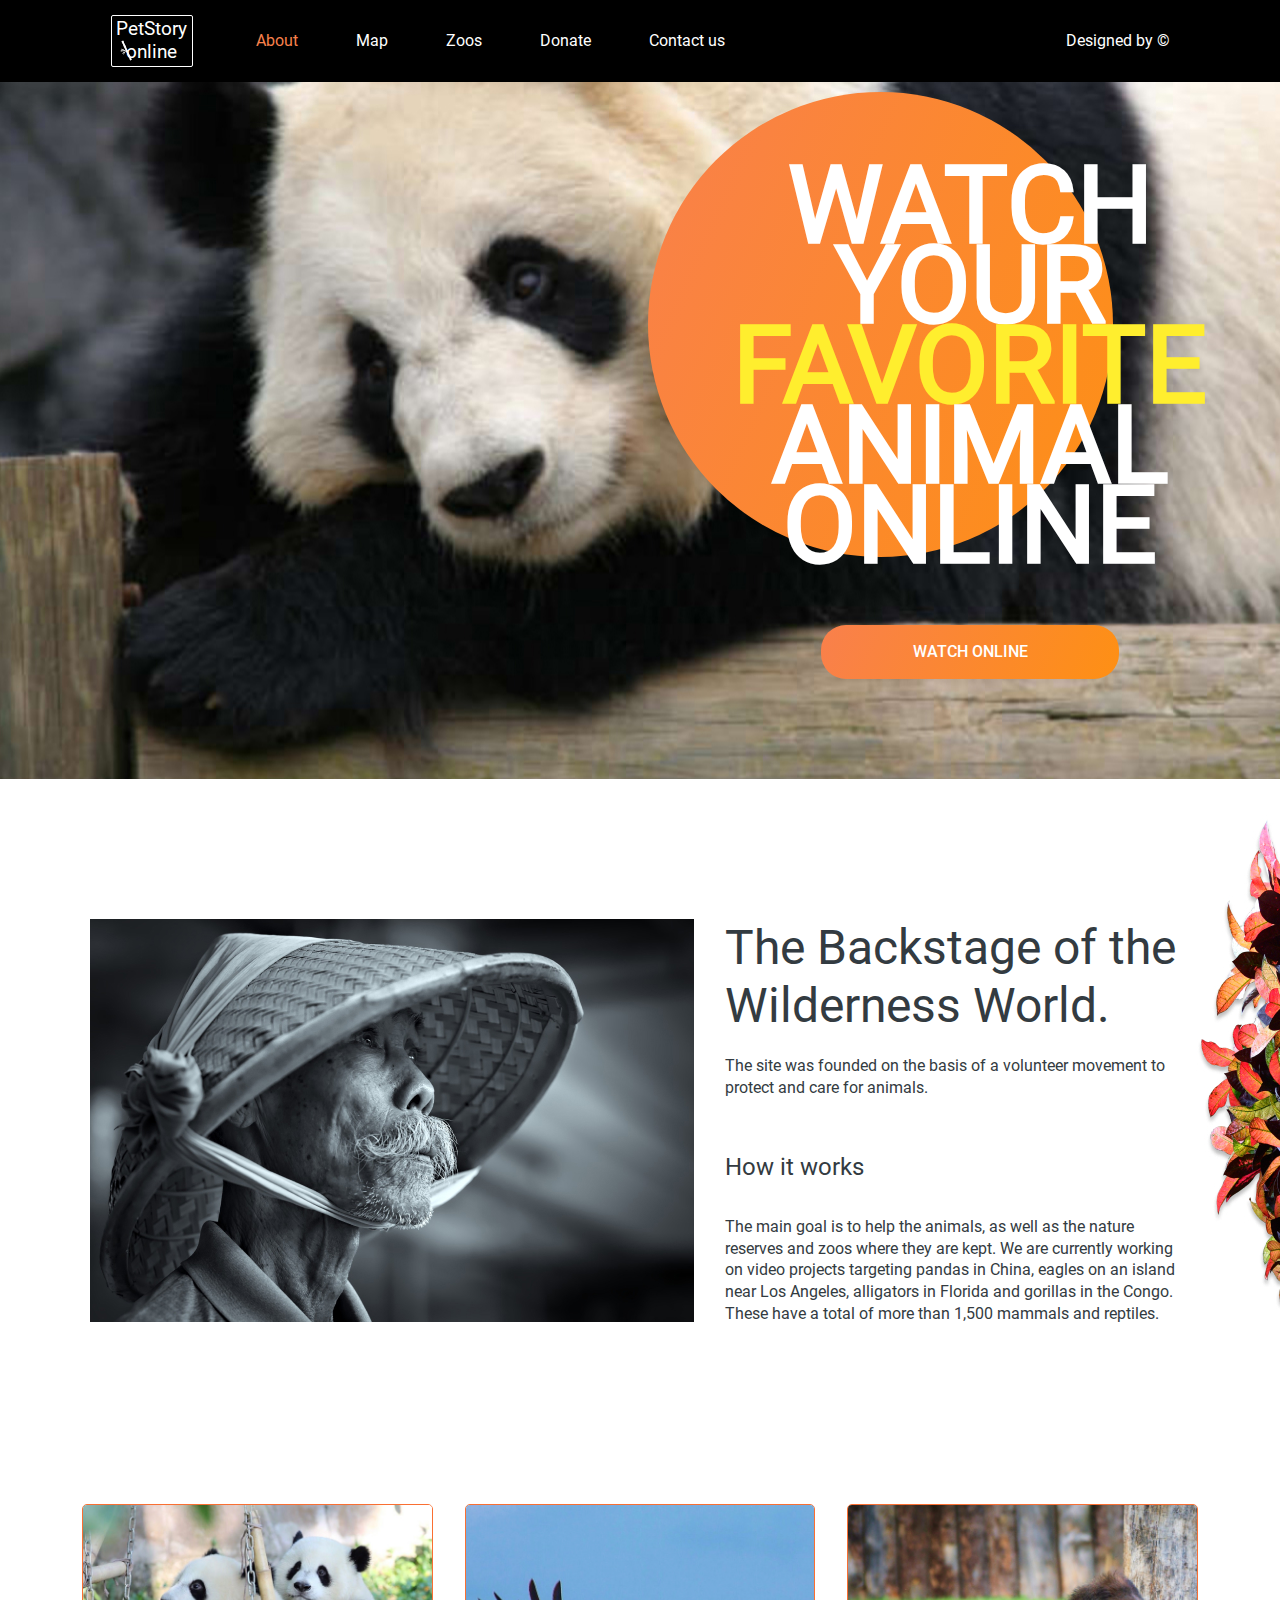
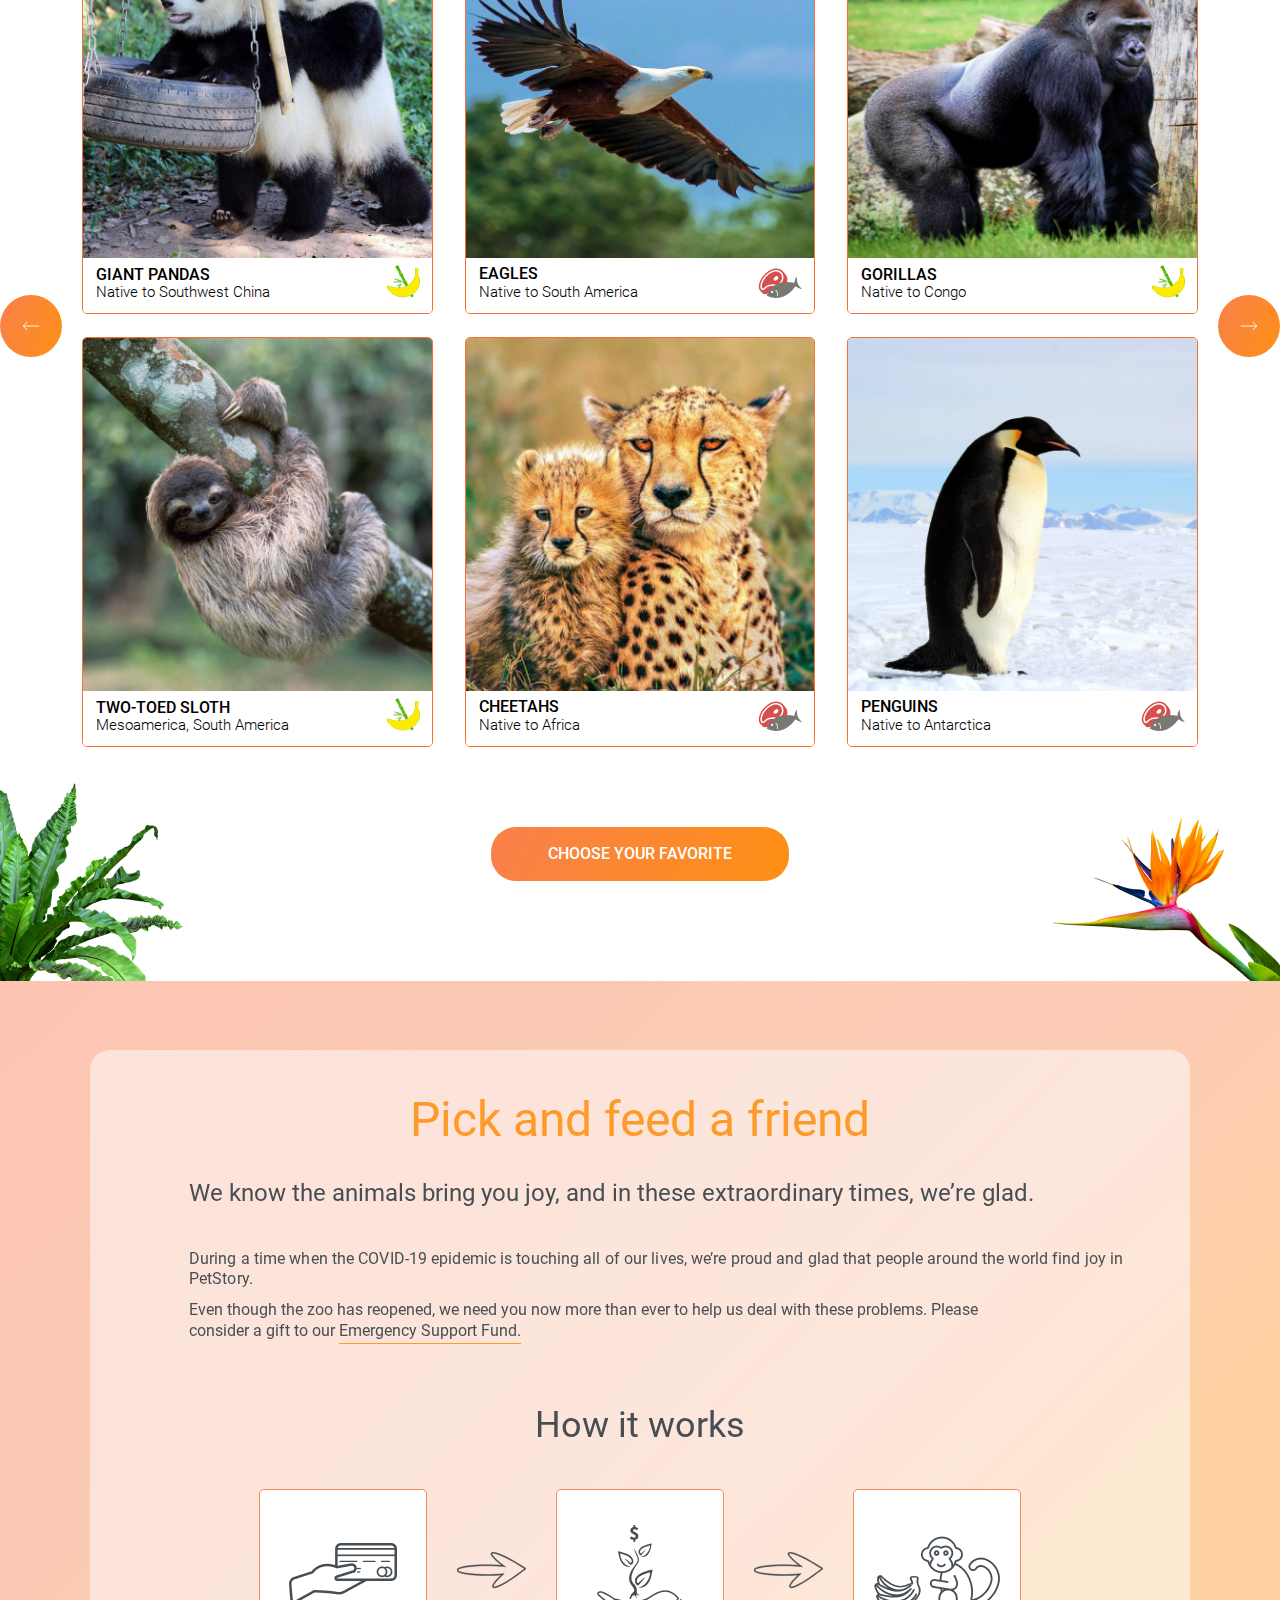
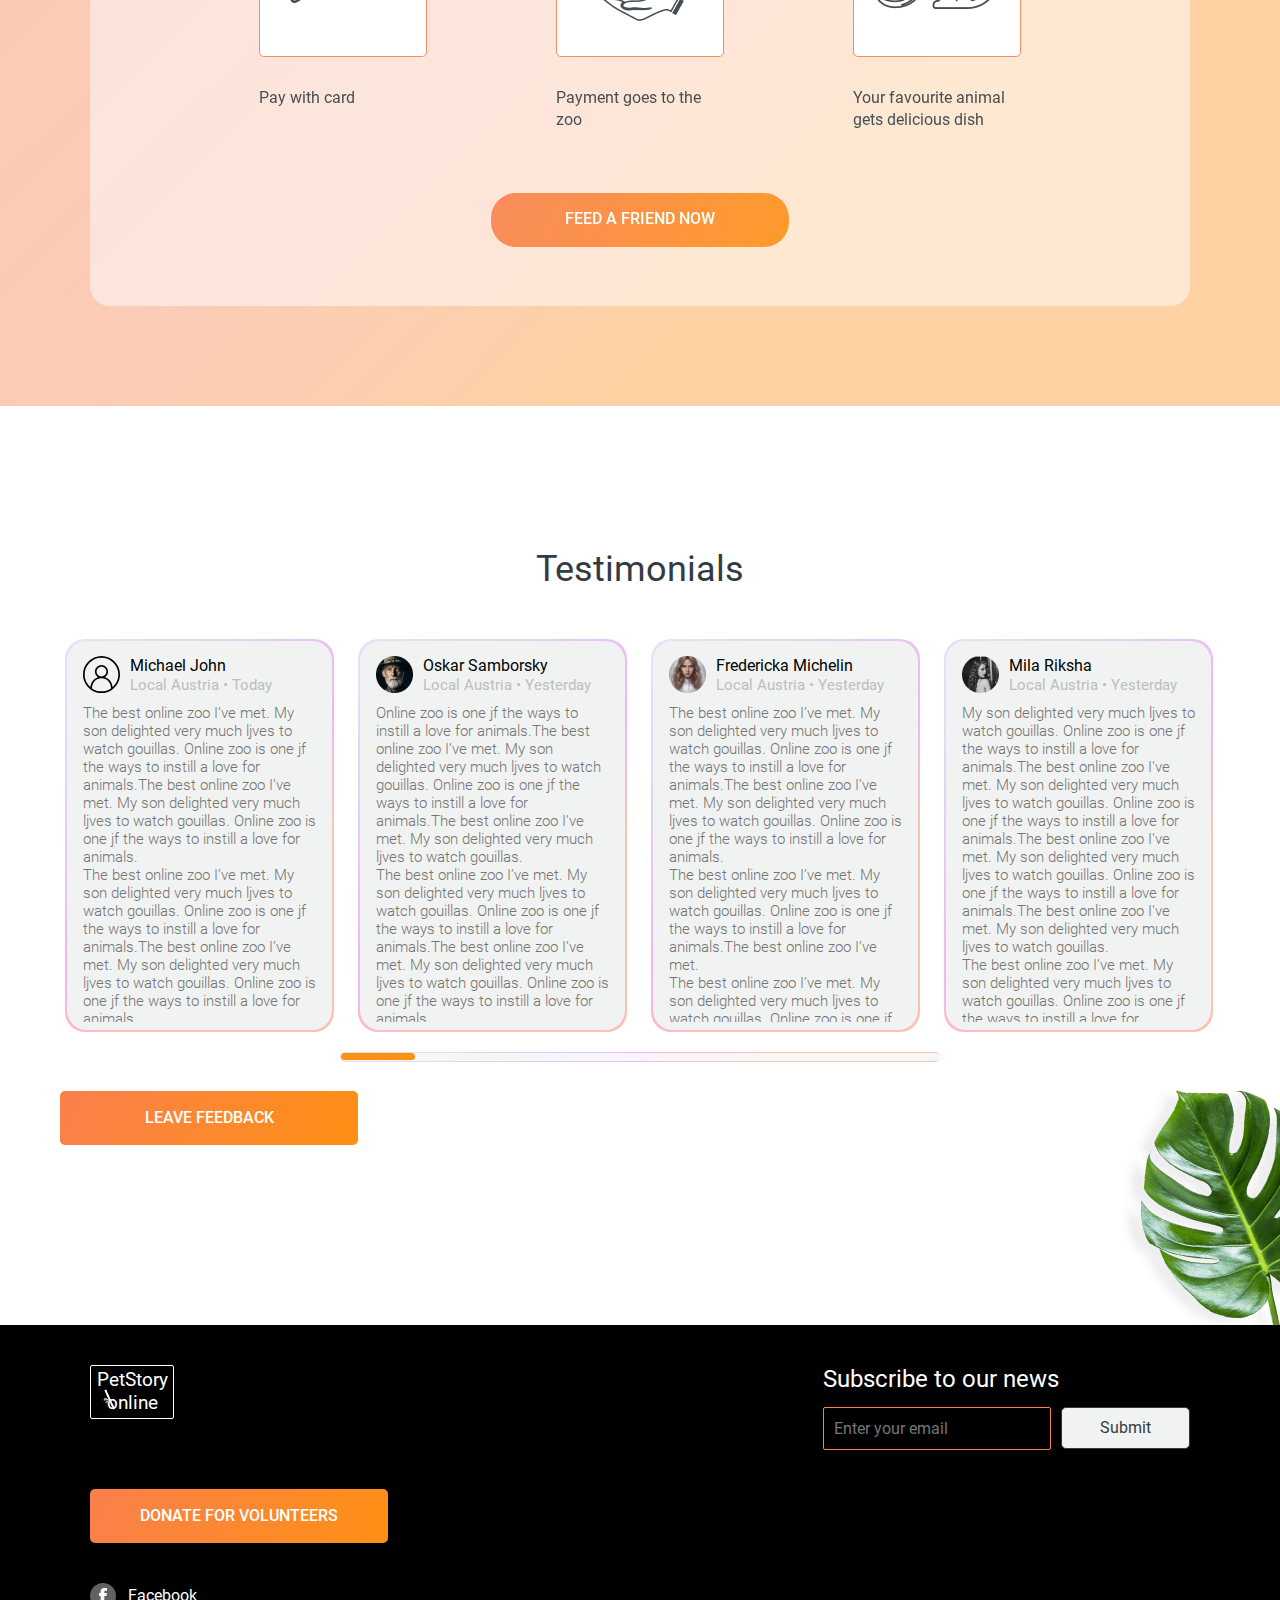
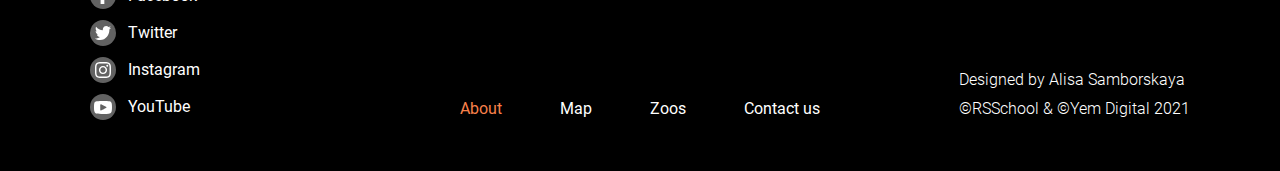
==== commit cf9dab32: "feat: add slider" ====
--- a/online-zoo/pages/main/index.html
+++ b/online-zoo/pages/main/index.html
@@ -32,6 +32,21 @@
                 <span></span>
             </div>
         </div>
+        <div class="background-dark"></div>
+        <div class="burger-menu-container">
+            <a href="#/pages/main/index.htm" class="logo">
+                <img src="../../assets/icons/bamboo-orange.svg" alt="bamboo" class="logo-img">
+                <h1>PetStory online</h1>
+            </a>
+            <ul class="navigation">
+                <li class="activ-link"><a href="#">About</a></li>
+                <li><a href="#">Map</a></li>
+                <li><a href="#">Zoos</a></li>
+                <li><a href="../donate/index.html">Donate</a></li>
+                <li><a href="#footer">Contact us</a></li>
+                <li><a class="origin-link" href="https://www.figma.com/file/jfEFwkXVj1WRq7sUHDr8os/PetStory-online?node-id=0%3A1" target="blank">Designed by &#169</a></li>
+            </ul>
+        </div>
     </header>
     <main>
         <section class="greeting-wrapper">
@@ -238,161 +253,163 @@
         <section class="feedback-wrapper">
             <div class="feedback-container">
                 <h3 class="feedback-title">Testimonials</h3>
-                <div class="feedback-comment-container">
-                    <div class="feedback-item">
-                        <img class="feedback-item-photo" src="../../assets/icons/user_icon.svg" alt="user photo">
-                        <p class="feedback-item-name">Michael John</p>
-                        <p class="feedback-item-local">
-                            <span>Local Austria</span>
-                            <span>&bull;</span>
-                            <span>Today</span>
-                        </p>
-                        <p class="feedback-item-text">
-                            <span>The best online zoo I&rsquo;ve met. My son delighted very much ljves to watch gouillas. Online zoo is one jf the ways to instill a love for animals.The best online zoo I&rsquo;ve met. My son delighted very much ljves to watch gouillas. Online zoo is one jf the ways to instill a love for animals.
-                            <br>The best online zoo I&rsquo;ve met. My son delighted very much ljves to watch gouillas. Online zoo is one jf the ways to instill a love for animals.The best online zoo I&rsquo;ve met. My son delighted very much ljves to watch gouillas. Online zoo is one jf the ways to instill a love for animals.</span>
-                        </p>
-                    </div>
-                    <div class="feedback-item">
-                        <img class="feedback-item-photo" src="../../assets/icons/people-icon-oskar.png" alt="user photo">
-                        <p class="feedback-item-name">Oskar Samborsky</p>
-                        <p class="feedback-item-local">
-                            <span>Local Austria</span>
-                            <span>&bull;</span>
-                            <span>Yesterday</span>
-                        </p>
-                        <p class="feedback-item-text">
-                            <span>Online zoo is one jf the ways to instill a love for animals.The best online zoo I&rsquo;ve met. My son delighted very much ljves to watch gouillas. Online zoo is one jf the ways to instill a love for animals.The best online zoo I&rsquo;ve met. My son delighted very much ljves to watch gouillas.<br>The best online zoo I&rsquo;ve met. My son delighted very much ljves to watch gouillas. Online zoo is one jf the ways to instill a love for animals.The best online zoo I&rsquo;ve met. My son delighted very much ljves to watch gouillas. Online zoo is one jf the ways to instill a love for animals.<br>The best online zoo I&rsquo;ve met. My son delighted very much ljves to watch gouillas. Online zoo is one jf the ways to instill a love for animals.<br>The best online zoo I&rsquo;ve met. My son delighted very much ljves to watch gouillas. Online zoo is one jf the ways to instill a love for animals.
-                        </p>
-                    </div>
-                    <div class="feedback-item">
-                        <img class="feedback-item-photo" src="../../assets/icons/people-icon-fredericka.png" alt="user photo">
-                        <p class="feedback-item-name">Fredericka Michelin</p>
-                        <p class="feedback-item-local">
-                            <span>Local Austria</span>
-                            <span>&bull;</span>
-                            <span>Yesterday</span>
-                        </p>
-                        <p class="feedback-item-text">
-                            <span>
-                                The best online zoo I&rsquo;ve met. My son delighted very much ljves to watch gouillas. Online zoo is one jf the ways to instill a love for animals.The best online zoo I&rsquo;ve met. My son delighted very much ljves to watch gouillas. Online zoo is one jf the ways to instill a love for animals.<br>The best online zoo I&rsquo;ve met. My son delighted very much ljves to watch gouillas. Online zoo is one jf the ways to instill a love for animals.The best online zoo I&rsquo;ve met.<br>The best online zoo I&rsquo;ve met. My son delighted very much ljves to watch gouillas. Online zoo is one jf the ways to instill a love for animals.The best online zoo I&rsquo;ve met. My son delighted very much ljves to watch gouillas. Online zoo is one jf the ways to instill a love for animals.
-                            </span>
-                        </p>
-                    </div>
-                    <div class="feedback-item">
-                        <img class="feedback-item-photo" src="../../assets/icons/people-icon-mila.png" alt="user photo">
-                        <p class="feedback-item-name">Mila Riksha</p>
-                        <p class="feedback-item-local">
-                            <span>Local Austria</span>
-                            <span>&bull;</span>
-                            <span>Yesterday</span>
-                        </p>
-                        <p class="feedback-item-text">
-                            <span>
-                                My son delighted very much ljves to watch gouillas. Online zoo is one jf the ways to instill a love for animals.The best online zoo I&rsquo;ve met. My son delighted very much ljves to watch gouillas. Online zoo is one jf the ways to instill a love for animals.The best online zoo I&rsquo;ve met. My son delighted very much ljves to watch gouillas. Online zoo is one jf the ways to instill a love for animals.The best online zoo I&rsquo;ve met. My son delighted very much ljves to watch gouillas.<br>The best online zoo I&rsquo;ve met. My son delighted very much ljves to watch gouillas. Online zoo is one jf the ways to instill a love for animals.The best online zoo I&rsquo;ve met. My son delighted very much ljves to watch gouillas. Online zoo is one jf the ways to instill a love for animals.
-                            </span>
-                        </p>
-                    </div>
-                    <div class="feedback-item">
-                        <img class="feedback-item-photo" src="../../assets/icons/people-icon-mila.png" alt="user photo">
-                        <p class="feedback-item-name">Mila Riksha</p>
-                        <p class="feedback-item-local">
-                            <span>Local Austria</span>
-                            <span>&bull;</span>
-                            <span>Yesterday</span>
-                        </p>
-                        <p class="feedback-item-text">
-                            <span>
-                                My son delighted very much ljves to watch gouillas. Online zoo is one jf the ways to instill a love for animals.The best online zoo I&rsquo;ve met. My son delighted very much ljves to watch gouillas. Online zoo is one jf the ways to instill a love for animals.The best online zoo I&rsquo;ve met. My son delighted very much ljves to watch gouillas. Online zoo is one jf the ways to instill a love for animals.The best online zoo I&rsquo;ve met. My son delighted very much ljves to watch gouillas.<br>The best online zoo I&rsquo;ve met. My son delighted very much ljves to watch gouillas. Online zoo is one jf the ways to instill a love for animals.The best online zoo I&rsquo;ve met. My son delighted very much ljves to watch gouillas. Online zoo is one jf the ways to instill a love for animals.
-                            </span>
-                        </p>
-                    </div>
-                    <div class="feedback-item">
-                        <img class="feedback-item-photo" src="../../assets/icons/people-icon-mila.png" alt="user photo">
-                        <p class="feedback-item-name">Mila Riksha</p>
-                        <p class="feedback-item-local">
-                            <span>Local Austria</span>
-                            <span>&bull;</span>
-                            <span>Yesterday</span>
-                        </p>
-                        <p class="feedback-item-text">
-                            <span>
-                                My son delighted very much ljves to watch gouillas. Online zoo is one jf the ways to instill a love for animals.The best online zoo I&rsquo;ve met. My son delighted very much ljves to watch gouillas. Online zoo is one jf the ways to instill a love for animals.The best online zoo I&rsquo;ve met. My son delighted very much ljves to watch gouillas. Online zoo is one jf the ways to instill a love for animals.The best online zoo I&rsquo;ve met. My son delighted very much ljves to watch gouillas.<br>The best online zoo I&rsquo;ve met. My son delighted very much ljves to watch gouillas. Online zoo is one jf the ways to instill a love for animals.The best online zoo I&rsquo;ve met. My son delighted very much ljves to watch gouillas. Online zoo is one jf the ways to instill a love for animals.
-                            </span>
-                        </p>
-                    </div>
-                    <div class="feedback-item">
-                        <img class="feedback-item-photo" src="../../assets/icons/people-icon-mila.png" alt="user photo">
-                        <p class="feedback-item-name">Mila Riksha</p>
-                        <p class="feedback-item-local">
-                            <span>Local Austria</span>
-                            <span>&bull;</span>
-                            <span>Yesterday</span>
-                        </p>
-                        <p class="feedback-item-text">
-                            <span>
-                                My son delighted very much ljves to watch gouillas. Online zoo is one jf the ways to instill a love for animals.The best online zoo I&rsquo;ve met. My son delighted very much ljves to watch gouillas. Online zoo is one jf the ways to instill a love for animals.The best online zoo I&rsquo;ve met. My son delighted very much ljves to watch gouillas. Online zoo is one jf the ways to instill a love for animals.The best online zoo I&rsquo;ve met. My son delighted very much ljves to watch gouillas.<br>The best online zoo I&rsquo;ve met. My son delighted very much ljves to watch gouillas. Online zoo is one jf the ways to instill a love for animals.The best online zoo I&rsquo;ve met. My son delighted very much ljves to watch gouillas. Online zoo is one jf the ways to instill a love for animals.
-                            </span>
-                        </p>
-                    </div>
-                    <div class="feedback-item">
-                        <img class="feedback-item-photo" src="../../assets/icons/people-icon-mila.png" alt="user photo">
-                        <p class="feedback-item-name">Mila Riksha</p>
-                        <p class="feedback-item-local">
-                            <span>Local Austria</span>
-                            <span>&bull;</span>
-                            <span>Yesterday</span>
-                        </p>
-                        <p class="feedback-item-text">
-                            <span>
-                                My son delighted very much ljves to watch gouillas. Online zoo is one jf the ways to instill a love for animals.The best online zoo I&rsquo;ve met. My son delighted very much ljves to watch gouillas. Online zoo is one jf the ways to instill a love for animals.The best online zoo I&rsquo;ve met. My son delighted very much ljves to watch gouillas. Online zoo is one jf the ways to instill a love for animals.The best online zoo I&rsquo;ve met. My son delighted very much ljves to watch gouillas.<br>The best online zoo I&rsquo;ve met. My son delighted very much ljves to watch gouillas. Online zoo is one jf the ways to instill a love for animals.The best online zoo I&rsquo;ve met. My son delighted very much ljves to watch gouillas. Online zoo is one jf the ways to instill a love for animals.
-                            </span>
-                        </p>
-                    </div>
-                    <div class="feedback-item">
-                        <img class="feedback-item-photo" src="../../assets/icons/people-icon-mila.png" alt="user photo">
-                        <p class="feedback-item-name">Mila Riksha</p>
-                        <p class="feedback-item-local">
-                            <span>Local Austria</span>
-                            <span>&bull;</span>
-                            <span>Yesterday</span>
-                        </p>
-                        <p class="feedback-item-text">
-                            <span>
-                                My son delighted very much ljves to watch gouillas. Online zoo is one jf the ways to instill a love for animals.The best online zoo I&rsquo;ve met. My son delighted very much ljves to watch gouillas. Online zoo is one jf the ways to instill a love for animals.The best online zoo I&rsquo;ve met. My son delighted very much ljves to watch gouillas. Online zoo is one jf the ways to instill a love for animals.The best online zoo I&rsquo;ve met. My son delighted very much ljves to watch gouillas.<br>The best online zoo I&rsquo;ve met. My son delighted very much ljves to watch gouillas. Online zoo is one jf the ways to instill a love for animals.The best online zoo I&rsquo;ve met. My son delighted very much ljves to watch gouillas. Online zoo is one jf the ways to instill a love for animals.
-                            </span>
-                        </p>
-                    </div>
-                    <div class="feedback-item">
-                        <img class="feedback-item-photo" src="../../assets/icons/people-icon-mila.png" alt="user photo">
-                        <p class="feedback-item-name">Mila Riksha</p>
-                        <p class="feedback-item-local">
-                            <span>Local Austria</span>
-                            <span>&bull;</span>
-                            <span>Yesterday</span>
-                        </p>
-                        <p class="feedback-item-text">
-                            <span>
-                                My son delighted very much ljves to watch gouillas. Online zoo is one jf the ways to instill a love for animals.The best online zoo I&rsquo;ve met. My son delighted very much ljves to watch gouillas. Online zoo is one jf the ways to instill a love for animals.The best online zoo I&rsquo;ve met. My son delighted very much ljves to watch gouillas. Online zoo is one jf the ways to instill a love for animals.The best online zoo I&rsquo;ve met. My son delighted very much ljves to watch gouillas.<br>The best online zoo I&rsquo;ve met. My son delighted very much ljves to watch gouillas. Online zoo is one jf the ways to instill a love for animals.The best online zoo I&rsquo;ve met. My son delighted very much ljves to watch gouillas. Online zoo is one jf the ways to instill a love for animals.
-                            </span>
-                        </p>
-                    </div>
-                    <div class="feedback-item">
-                        <img class="feedback-item-photo" src="../../assets/icons/people-icon-mila.png" alt="user photo">
-                        <p class="feedback-item-name">Mila Riksha</p>
-                        <p class="feedback-item-local">
-                            <span>Local Austria</span>
-                            <span>&bull;</span>
-                            <span>Yesterday</span>
-                        </p>
-                        <p class="feedback-item-text">
-                            <span>
-                                My son delighted very much ljves to watch gouillas. Online zoo is one jf the ways to instill a love for animals.The best online zoo I&rsquo;ve met. My son delighted very much ljves to watch gouillas. Online zoo is one jf the ways to instill a love for animals.The best online zoo I&rsquo;ve met. My son delighted very much ljves to watch gouillas. Online zoo is one jf the ways to instill a love for animals.The best online zoo I&rsquo;ve met. My son delighted very much ljves to watch gouillas.<br>The best online zoo I&rsquo;ve met. My son delighted very much ljves to watch gouillas. Online zoo is one jf the ways to instill a love for animals.The best online zoo I&rsquo;ve met. My son delighted very much ljves to watch gouillas. Online zoo is one jf the ways to instill a love for animals.
-                            </span>
-                        </p>
+                <div class="cont">
+                    <div class="feedback-comment-container">
+                        <div class="feedback-item">
+                            <img class="feedback-item-photo" src="../../assets/icons/user_icon.svg" alt="user photo">
+                            <p class="feedback-item-name">Michael John</p>
+                            <p class="feedback-item-local">
+                                <span>Local Austria</span>
+                                <span>&bull;</span>
+                                <span>Today</span>
+                            </p>
+                            <p class="feedback-item-text">
+                                <span>The best online zoo I&rsquo;ve met. My son delighted very much ljves to watch gouillas. Online zoo is one jf the ways to instill a love for animals.The best online zoo I&rsquo;ve met. My son delighted very much ljves to watch gouillas. Online zoo is one jf the ways to instill a love for animals.
+                                <br>The best online zoo I&rsquo;ve met. My son delighted very much ljves to watch gouillas. Online zoo is one jf the ways to instill a love for animals.The best online zoo I&rsquo;ve met. My son delighted very much ljves to watch gouillas. Online zoo is one jf the ways to instill a love for animals.</span>
+                            </p>
+                        </div>
+                        <div class="feedback-item">
+                            <img class="feedback-item-photo" src="../../assets/icons/people-icon-oskar.png" alt="user photo">
+                            <p class="feedback-item-name">Oskar Samborsky</p>
+                            <p class="feedback-item-local">
+                                <span>Local Austria</span>
+                                <span>&bull;</span>
+                                <span>Yesterday</span>
+                            </p>
+                            <p class="feedback-item-text">
+                                <span>Online zoo is one jf the ways to instill a love for animals.The best online zoo I&rsquo;ve met. My son delighted very much ljves to watch gouillas. Online zoo is one jf the ways to instill a love for animals.The best online zoo I&rsquo;ve met. My son delighted very much ljves to watch gouillas.<br>The best online zoo I&rsquo;ve met. My son delighted very much ljves to watch gouillas. Online zoo is one jf the ways to instill a love for animals.The best online zoo I&rsquo;ve met. My son delighted very much ljves to watch gouillas. Online zoo is one jf the ways to instill a love for animals.<br>The best online zoo I&rsquo;ve met. My son delighted very much ljves to watch gouillas. Online zoo is one jf the ways to instill a love for animals.<br>The best online zoo I&rsquo;ve met. My son delighted very much ljves to watch gouillas. Online zoo is one jf the ways to instill a love for animals.
+                            </p>
+                        </div>
+                        <div class="feedback-item">
+                            <img class="feedback-item-photo" src="../../assets/icons/people-icon-fredericka.png" alt="user photo">
+                            <p class="feedback-item-name">Fredericka Michelin</p>
+                            <p class="feedback-item-local">
+                                <span>Local Austria</span>
+                                <span>&bull;</span>
+                                <span>Yesterday</span>
+                            </p>
+                            <p class="feedback-item-text">
+                                <span>
+                                    The best online zoo I&rsquo;ve met. My son delighted very much ljves to watch gouillas. Online zoo is one jf the ways to instill a love for animals.The best online zoo I&rsquo;ve met. My son delighted very much ljves to watch gouillas. Online zoo is one jf the ways to instill a love for animals.<br>The best online zoo I&rsquo;ve met. My son delighted very much ljves to watch gouillas. Online zoo is one jf the ways to instill a love for animals.The best online zoo I&rsquo;ve met.<br>The best online zoo I&rsquo;ve met. My son delighted very much ljves to watch gouillas. Online zoo is one jf the ways to instill a love for animals.The best online zoo I&rsquo;ve met. My son delighted very much ljves to watch gouillas. Online zoo is one jf the ways to instill a love for animals.
+                                </span>
+                            </p>
+                        </div>
+                        <div class="feedback-item">
+                            <img class="feedback-item-photo" src="../../assets/icons/people-icon-mila.png" alt="user photo">
+                            <p class="feedback-item-name">Mila Riksha</p>
+                            <p class="feedback-item-local">
+                                <span>Local Austria</span>
+                                <span>&bull;</span>
+                                <span>Yesterday</span>
+                            </p>
+                            <p class="feedback-item-text">
+                                <span>
+                                    My son delighted very much ljves to watch gouillas. Online zoo is one jf the ways to instill a love for animals.The best online zoo I&rsquo;ve met. My son delighted very much ljves to watch gouillas. Online zoo is one jf the ways to instill a love for animals.The best online zoo I&rsquo;ve met. My son delighted very much ljves to watch gouillas. Online zoo is one jf the ways to instill a love for animals.The best online zoo I&rsquo;ve met. My son delighted very much ljves to watch gouillas.<br>The best online zoo I&rsquo;ve met. My son delighted very much ljves to watch gouillas. Online zoo is one jf the ways to instill a love for animals.The best online zoo I&rsquo;ve met. My son delighted very much ljves to watch gouillas. Online zoo is one jf the ways to instill a love for animals.
+                                </span>
+                            </p>
+                        </div>
+                        <div class="feedback-item">
+                            <img class="feedback-item-photo" src="../../assets/icons/people-icon-alaina.png" alt="user photo">
+                            <p class="feedback-item-name">Alaina Macri</p>
+                            <p class="feedback-item-local">
+                                <span>Local France</span>
+                                <span>&bull;</span>
+                                <span>Yesterday</span>
+                            </p>
+                            <p class="feedback-item-text">
+                                <span>
+                                    ZooLex is a phantastic platform to find detailed information about various zoo exhibits of many different scales and with multiple species! I have been using it regularly for over 16 years by now and I am extremely happy to see its layout modernized
+                                </span>
+                            </p>
+                        </div>
+                        <div class="feedback-item">
+                            <img class="feedback-item-photo" src="../../assets/icons/people-icon-mark.png" alt="user photo">
+                            <p class="feedback-item-name">Mark Jones</p>
+                            <p class="feedback-item-local">
+                                <span>Local South Africa</span>
+                                <span>&bull;</span>
+                                <span>Yesterday</span>
+                            </p>
+                            <p class="feedback-item-text">
+                                <span>
+                                    I love receiving emails regarding new uploads of enclosures to your website. They always fascinate me and help me with ideas too! Please keep up the good work of ensuring good zoos have a way of showing off their wonderful work being done!
+                                </span>
+                            </p>
+                        </div>
+                        <div class="feedback-item">
+                            <img class="feedback-item-photo" src="../../assets/icons/people-icon-markS.png" alt="user photo">
+                            <p class="feedback-item-name">Mark Sparrow</p>
+                            <p class="feedback-item-local">
+                                <span>Local France</span>
+                                <span>&bull;</span>
+                                <span>Yesterday</span>
+                            </p>
+                            <p class="feedback-item-text">
+                                <span>
+                                    I started at Chester Zoo in 1999 with no previous background of working with plants in zoos. I quickly made contact with colleagues in BIAZA and EAZA zoos and they were a great help to me in understanding the uses of plants in zoos. However, there was still a lack of written information about the design and the use of plants in animal enclosures. Then along came ZooLex in 2000, almost in answer to my prayers. Over the years, I have found it a great resource and always recommend it when talking to aspiring zoo horticulturists and keepers seeking knowledge about enclosure design. I have been the horticultural editor on ZooLex for a number of years now and it has been a great privilege to see it continue to develop and become one of the major sources of information for zoo designers and workers.
+                                </span>
+                            </p>
+                        </div>
+                        <div class="feedback-item">
+                            <img class="feedback-item-photo" src="../../assets/icons/people-icon-nancy.png" alt="user photo">
+                            <p class="feedback-item-name">Nancy Hotchkiss</p>
+                            <p class="feedback-item-local">
+                                <span>Local Maryland</span>
+                                <span>&bull;</span>
+                                <span>Yesterday</span>
+                            </p>
+                            <p class="feedback-item-text">
+                                <span>
+                                    I must congratulate you on the depth of the information on your website ZooLex. It has improved greatly since I last visited! I appreciate all the work you have put into it and know how hard it can be to kick something off. As I look at your website I can see many applications for the information. It is user-friendly and applicable to a broad audience.
+                                </span>
+                            </p>
+                        </div>
+                        <div class="feedback-item">
+                            <img class="feedback-item-photo" src="../../assets/icons/people-icon-simon.png" alt="user photo">
+                            <p class="feedback-item-name">Simon Marsh</p>
+                            <p class="feedback-item-local">
+                                <span>Local Austria</span>
+                                <span>&bull;</span>
+                                <span>Yesterday</span>
+                            </p>
+                            <p class="feedback-item-text">
+                                <span>
+                                    At Yorkshire Wildlife Park our aim is to build enclosures that set a new standard in animal husbandry and to build in a cost effective and ethical way. I have followed your fantastic website for many years and have promoted it whenever I speak to people involved in enclosure design. I'm sure anyone looking at the enclosures featured on your site are inspired to improve their enclosures and animal welfare. I have been, and I hope we can add to the variety of designs published.
+                                </span>
+                            </p>
+                        </div>
+                        <div class="feedback-item">
+                            <img class="feedback-item-photo" src="../../assets/icons/penguin_icon.svg" alt="user photo">
+                            <p class="feedback-item-name">Enquan Zhang</p>
+                            <p class="feedback-item-local">
+                                <span>Local China</span>
+                                <span>&bull;</span>
+                                <span>Yesterday</span>
+                            </p>
+                            <p class="feedback-item-text">
+                                <span>
+                                    I am working in Beijing Zoo China. In these years, many zoos in China want to change, but I think many of them don't know the theme of the modern zoos - education. I need more information in this field: think more about education when designing exhibits. Thank you so much for sharing the information.
+                                </span>
+                            </p>
+                        </div>
+                        <div class="feedback-item">
+                            <img class="feedback-item-photo" src="../../assets/icons/people-icon-susan.jpg" alt="user photo">
+                            <p class="feedback-item-name">Susan Ades</p>
+                            <p class="feedback-item-local">
+                                <span>Local Washington</span>
+                                <span>&bull;</span>
+                                <span>Yesterday</span>
+                            </p>
+                            <p class="feedback-item-text">
+                                <span>
+                                    I'm writing to let you know what an amazing resource ZooLex is. I refer to it frequently to see what other zoos are doing, compare costs, and find references. I enjoy the emails and am always eager to see what project is profiled each month. You are offering the world zoo community an unbelievable resource and helping us all learn from one another. The site keeps getting better and better! Keep up the great work.
+                                </span>
+                            </p>
+                        </div>
                     </div>
                 </div>
                 <div class="feedback-input-container">
-                    <input class="feedback-scroll" type="range" min="0" max="100" value="0">
+                    <input class="feedback-scroll" type="range" min="0" max="7" value="0">
                 </div>
                 <button class="feedback-button">leave feedback</button>
             </div>
@@ -464,5 +481,6 @@
             </div>
         </div>
     </footer>
+    <script src="/pages/main/script.js"></script>
 </body>
 </html>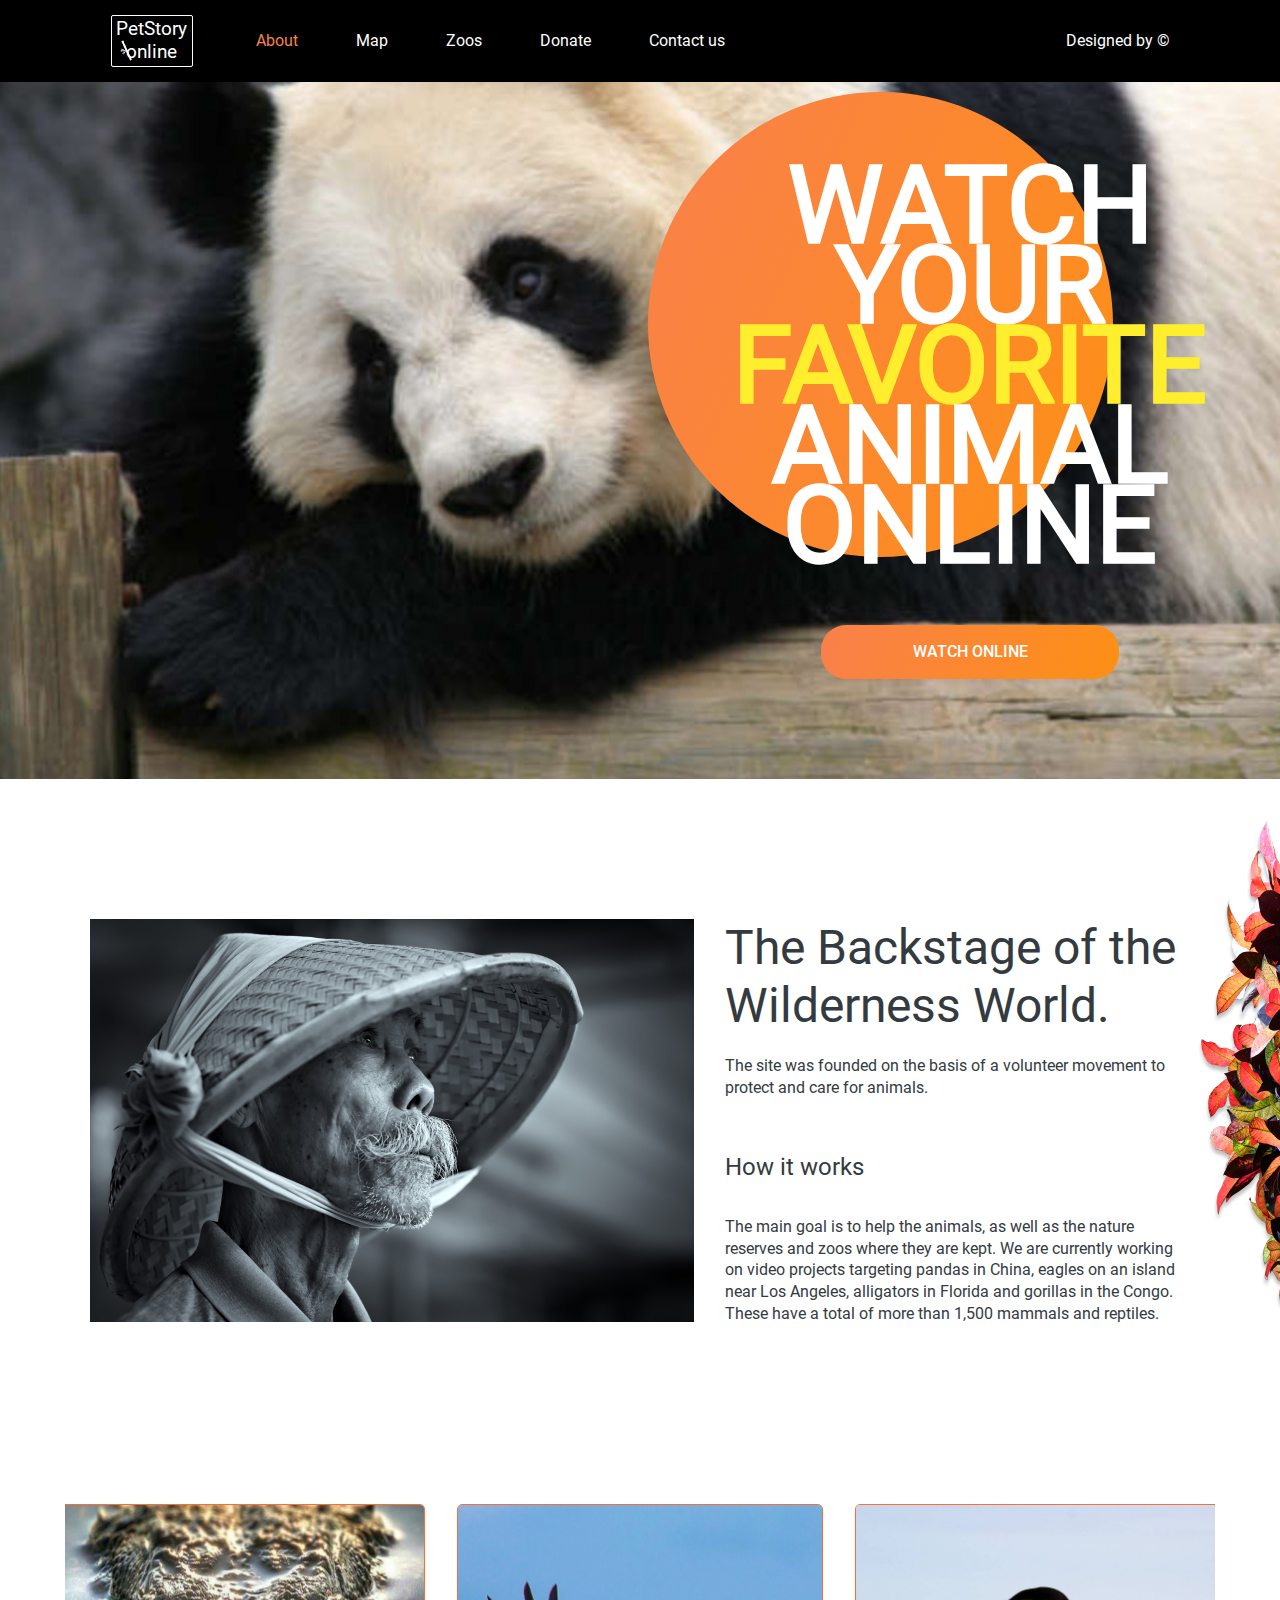
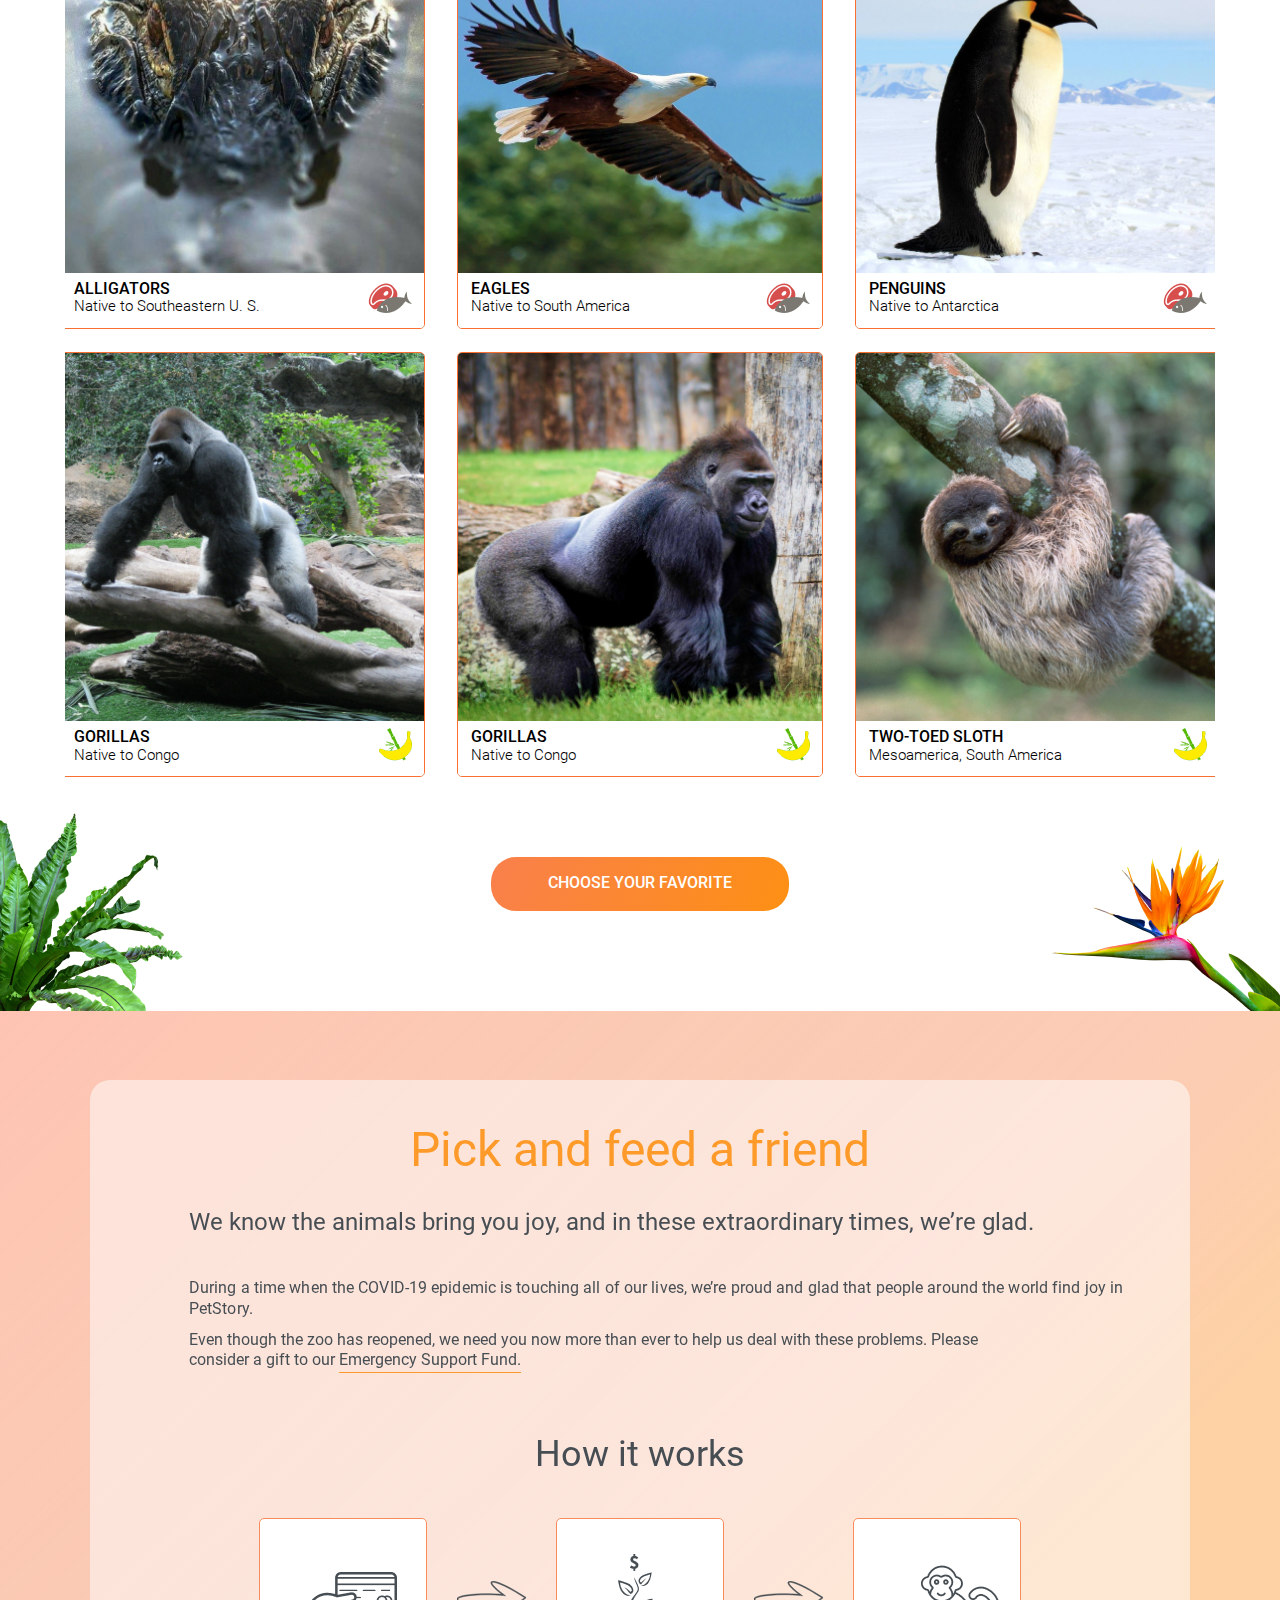
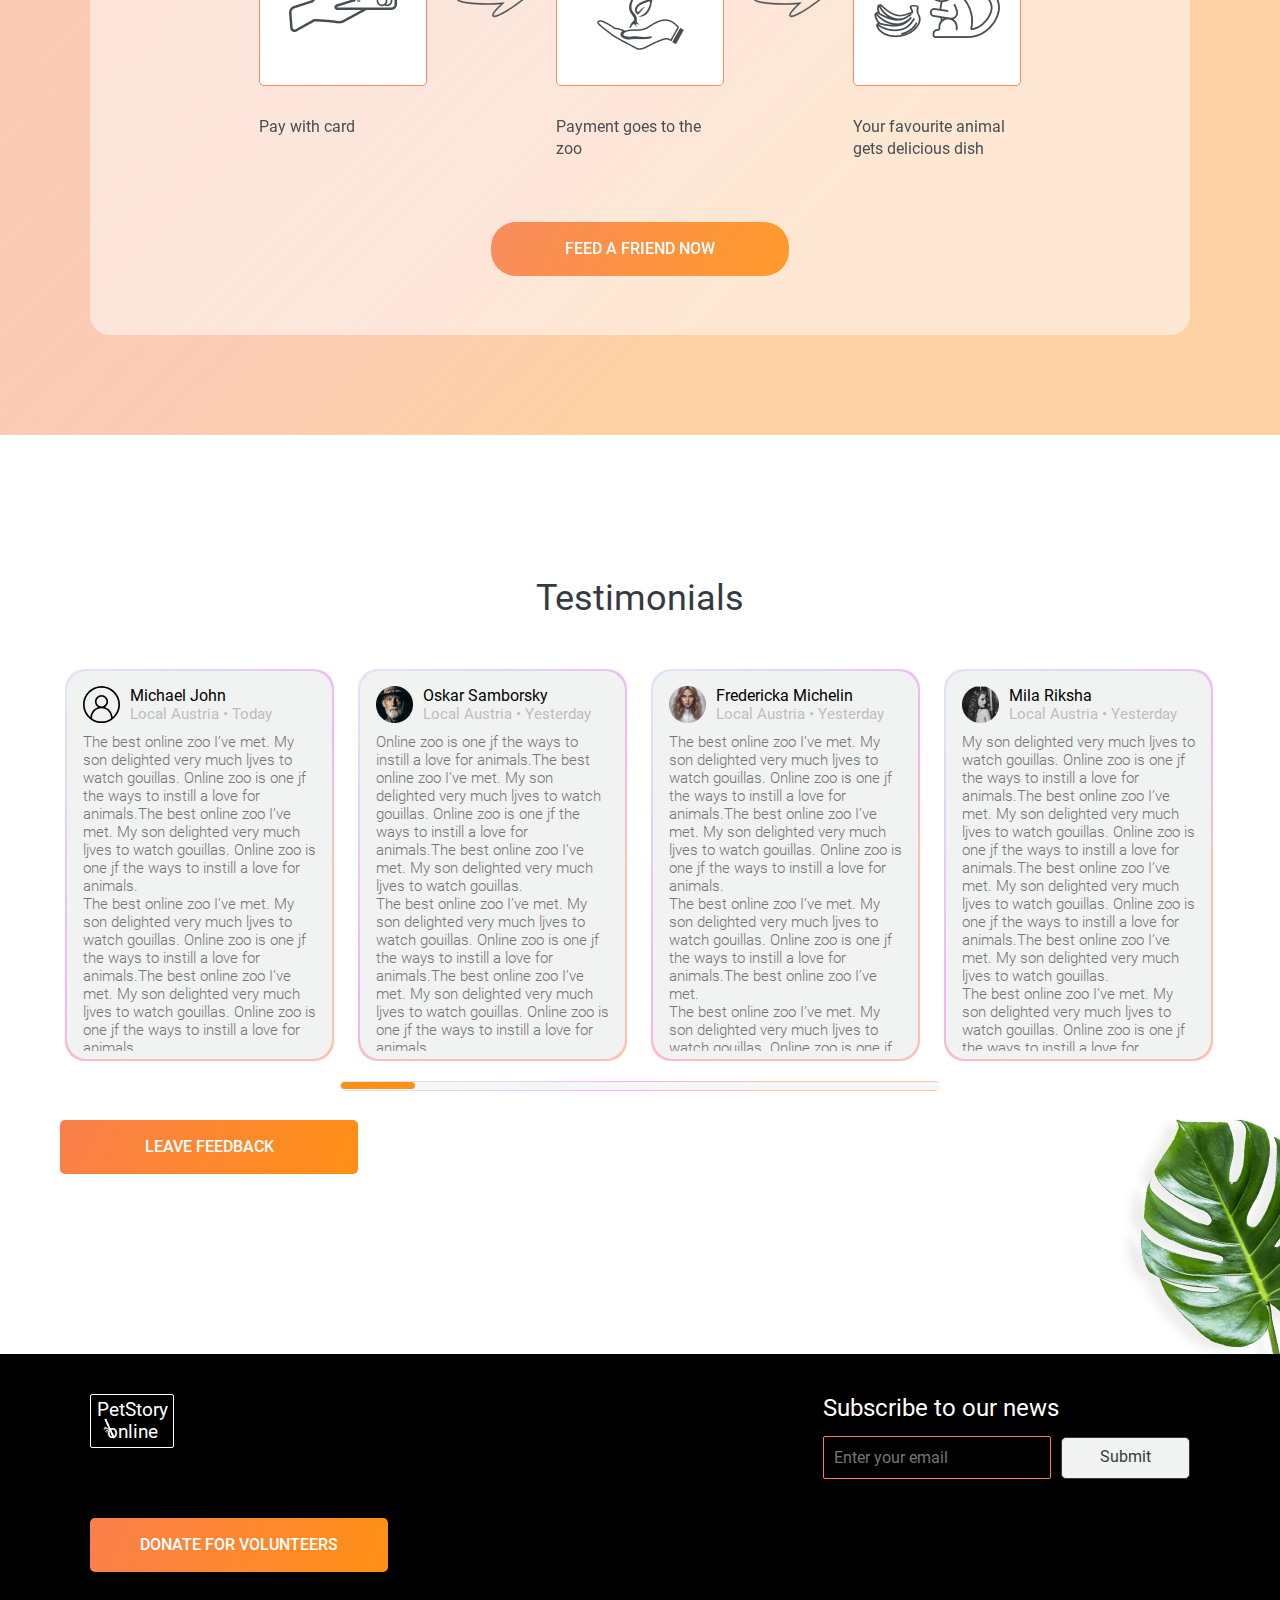
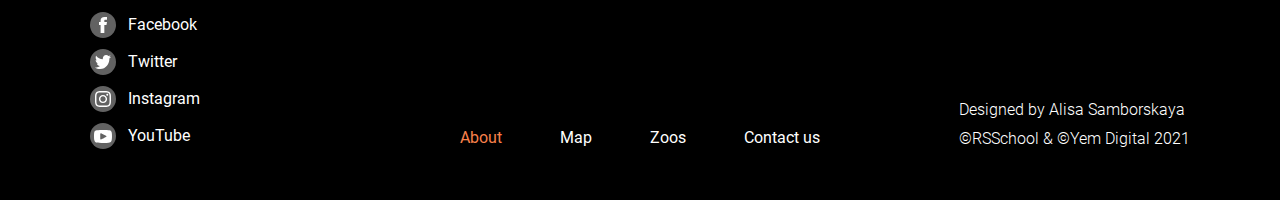
==== commit 001f1a19: "feat: carusel add" ====
--- a/online-zoo/pages/main/index.html
+++ b/online-zoo/pages/main/index.html
@@ -80,126 +80,10 @@
                             <path d="M5.00202 9.10791L5.10646 9.20923L5.2109 9.10791L5.35106 8.97193L5.46204 8.86427L5.35106 8.75661L1.74949 5.26276L17 5.26276H17.15V5.11276V4.92044V4.77044H17L1.74986 4.77044L5.35107 1.27659L5.46204 1.16893L5.35106 1.06127L5.2109 0.925298L5.10646 0.823971L5.00201 0.925298L0.895554 4.90913L0.784573 5.0168L0.895559 5.12446L5.00202 9.10791Z" fill="#FFFFFF" stroke="#FFFFFF" stroke-width="0.3"/>
                             </svg>
                     </div>
-                    <div class="gallery">
-                        <div class="card">
-                            <div class="temp">
-                                <img class="card-animal pandas" src="../../assets/images/main/gallery-panda.jpg"></img>
-                                <div class="card-background"></div>
-                                <div class="ascent-text">
-                                    <p class="signature-text-title text-show">giant Pandas</p>
-                                    <span class="signature-text text-show">Native to Southwest China</span>
-                                </div>
-                            </div>
-                            <div class="card-signature">
-                                <div class="signature">
-                                    <p class="signature-text-title">giant Pandas</p>
-                                    <span class="signature-text">Native to Southwest China</span>
-                                </div>
-                                <img class="vegan" src="../../assets/icons/banana-bamboo_icon.png" alt="banana and bamboo">
-                            </div>
-                        </div>
-                        <div class="card">
-                            <div class="temp">
-                                <img class="card-animal eagles" src="../../assets/images/main/gallery-eagles.jpg"></img>
-                                <div class="card-background"></div>
-                                <div class="ascent-text">
-                                    <p class="signature-text-title text-show">Eagles</p>
-                                    <span class="signature-text text-show">Native to South America</span>
-                                </div>
-                            </div>
-                            <div class="card-signature">
-                                <div class="signature">
-                                    <p class="signature-text-title">Eagles</p>
-                                    <span class="signature-text">Native to South America</span>
-                                </div>
-                                <img class="meet" src="../../assets/icons/meet-fish_icon.png" alt="meet and fish">
-                            </div>
-                        </div>
-                        <div class="card">
-                            <div class="temp">
-                                <img class="card-animal gorillas" src="../../assets/images/main/gallery-gorillas.jpg"></img>
-                                <div class="card-background"></div>
-                                <div class="ascent-text">
-                                    <p class="signature-text-title text-show">Gorillas</p>
-                                    <span class="signature-text text-show">Native to Congo</span>
-                                </div>
-                            </div>
-                            <div class="card-signature">
-                                <div class="signature">
-                                    <p class="signature-text-title">Gorillas</p>
-                                    <span class="signature-text">Native to Congo</span>
-                                </div>
-                                <img class="vegan"  src="../../assets/icons/banana-bamboo_icon.png" alt="banana and bamboo">
-                            </div>
-                        </div>
-                        <div class="card">
-                            <div class="temp">
-                                <img class="card-animal sloth" src="../../assets/images/main/gallery-sloth.jpg"></img>
-                                <div class="card-background"></div>
-                                <div class="ascent-text">
-                                    <p class="signature-text-title text-show">Two-toed Sloth</p>
-                                    <span class="signature-text text-show">Mesoamerica, South America</span>
-                                </div>
-                            </div>
-                            <div class="card-signature">
-                                <div class="signature">
-                                    <p class="signature-text-title">Two-toed Sloth</p>
-                                    <span class="signature-text">Mesoamerica, South America</span>
-                                </div>
-                                <img class="vegan"  src="../../assets/icons/banana-bamboo_icon.png" alt="banana and bamboo">
-                            </div>
-                        </div>
-                        <div class="card">
-                            <div class="temp">
-                                <img class="card-animal cheetahs" src="../../assets/images/main/gallery-cheerahs.jpg"></img>
-                                <div class="card-background"></div>
-                                <div class="ascent-text">
-                                    <p class="signature-text-title text-show">cheetahs</p>
-                                    <span class="signature-text text-show">Native to Africa</span>
-                                </div>
-                            </div>
-                            <div class="card-signature">
-                                <div class="signature">
-                                    <p class="signature-text-title">cheetahs</p>
-                                    <span class="signature-text">Native to Africa</span>
-                                </div>
-                                <img class="meet"  src="../../assets/icons/meet-fish_icon.png" alt="meet and fish">
-                            </div>
-                        </div>
-                        <div class="card">
-                            <div class="temp">
-                                <img class="card-animal penguins" src="../../assets/images/main/gallery-penguins.jpg"></img>
-                                <div class="card-background"></div>
-                                <div class="ascent-text">
-                                    <p class="signature-text-title text-show">Penguins</p>
-                                    <span class="signature-text text-show">Native to Antarctica</span>
-                                </div>
-                            </div>
-                            <div class="card-signature">
-                                <div class="signature">
-                                    <p class="signature-text-title">Penguins</p>
-                                    <span class="signature-text">Native to Antarctica</span>
-                                </div>
-                                <img class="meet" src="../../assets/icons/meet-fish_icon.png" alt="meet and fish">
-                            </div>
-                        </div>
-                        <div class="card">
-                            <div class="temp">
-                                <img class="card-animal alligators" src="../../assets/images/main/gallery-alligators.jpg"></img>
-                                <div class="card-background"></div>
-                                <div class="ascent-text">
-                                    <p class="signature-text-title text-show">Alligators</p>
-                                    <span class="signature-text text-show">Native to Southeastern U. S.</span>
-                                </div>
-                            </div>
-                            <div class="card-signature">
-                                <div class="signature">
-                                    <p class="signature-text-title">Alligators</p>
-                                    <span class="signature-text">Native to Southeastern U. S.</span>
-                                </div>
-                                <img class="vegan"  src="../../assets/icons/banana-bamboo_icon.png" alt="banana and bamboo">
-                            </div>
-                        </div>
+                    <div class="gallery-wrapper">
+                        <div class="cards-left gallery"></div>
+                        <div class="cards-visible gallery"></div>
+                        <div class="cards-rigth gallery"></div>
                     </div>
                     <div class="arrow arrow-right">
                         <svg width="18" height="10" viewBox="0 0 18 10" fill="none" xmlns="http://www.w3.org/2000/svg">
@@ -253,8 +137,16 @@
         <section class="feedback-wrapper">
             <div class="feedback-container">
                 <h3 class="feedback-title">Testimonials</h3>
-                <div class="cont">
+                <div class="feedback-slider-container">
                     <div class="feedback-comment-container">
+                        <div class="feedback-increase">
+                            <div class="feedback-increase-container">
+                                <div class="feedback-increase-cross">
+                                    <span></span>
+                                    <span></span>
+                                </div>
+                            </div>
+                        </div>
                         <div class="feedback-item">
                             <img class="feedback-item-photo" src="../../assets/icons/user_icon.svg" alt="user photo">
                             <p class="feedback-item-name">Michael John</p>
@@ -481,6 +373,6 @@
             </div>
         </div>
     </footer>
-    <script src="/pages/main/script.js"></script>
+    <script src="../main/script.js"></script>
 </body>
 </html>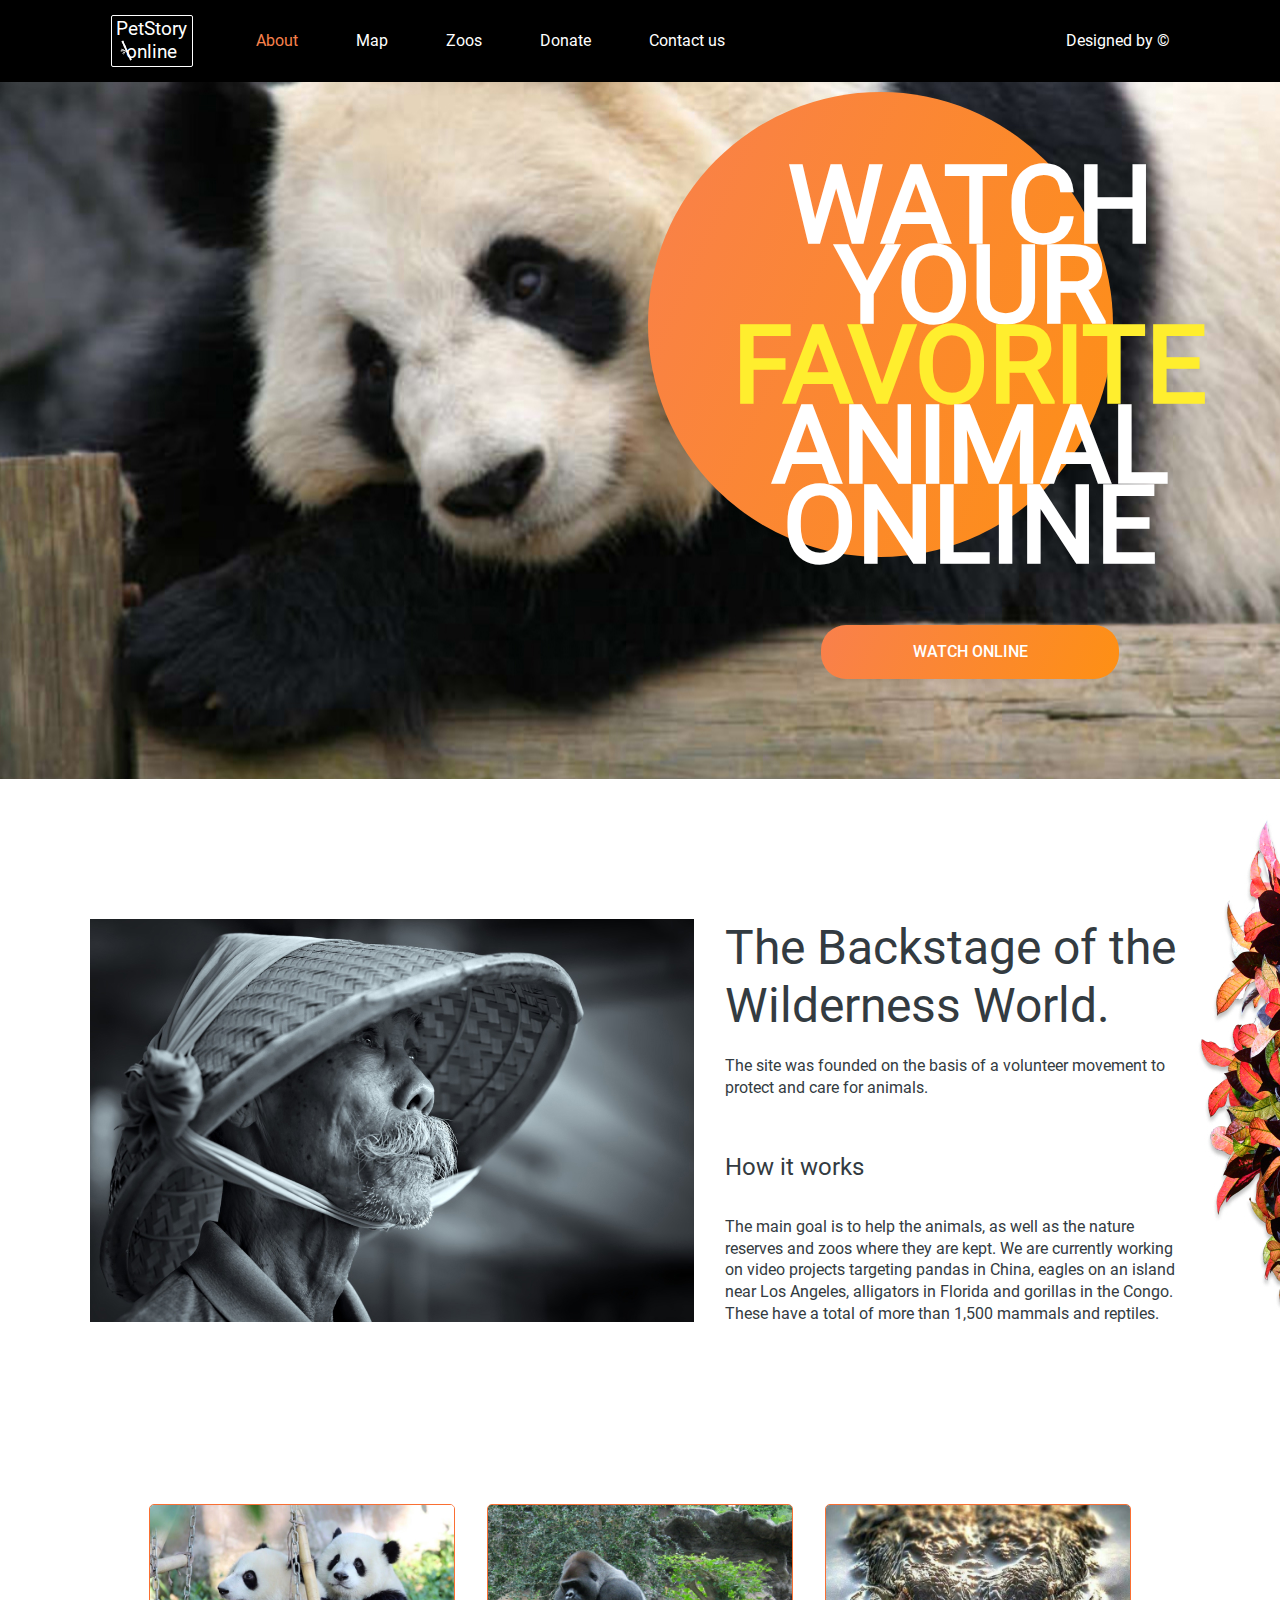
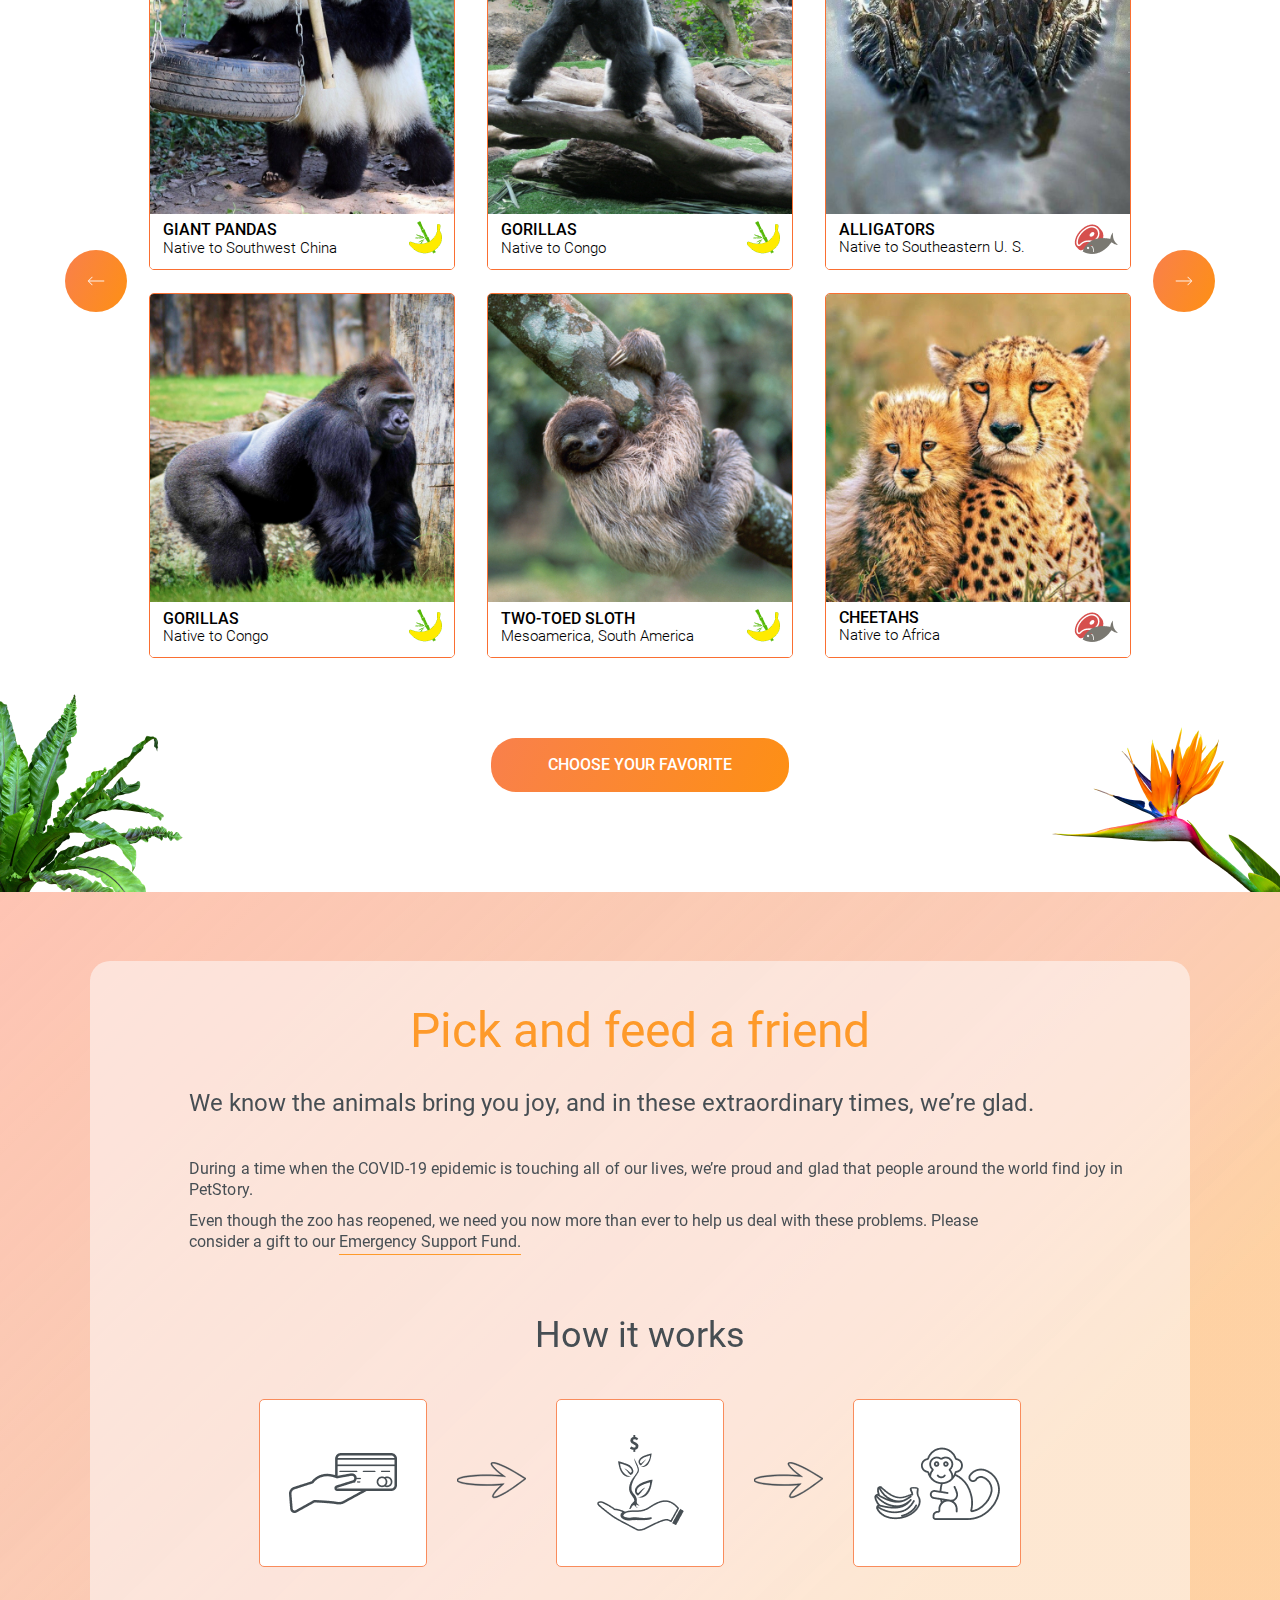
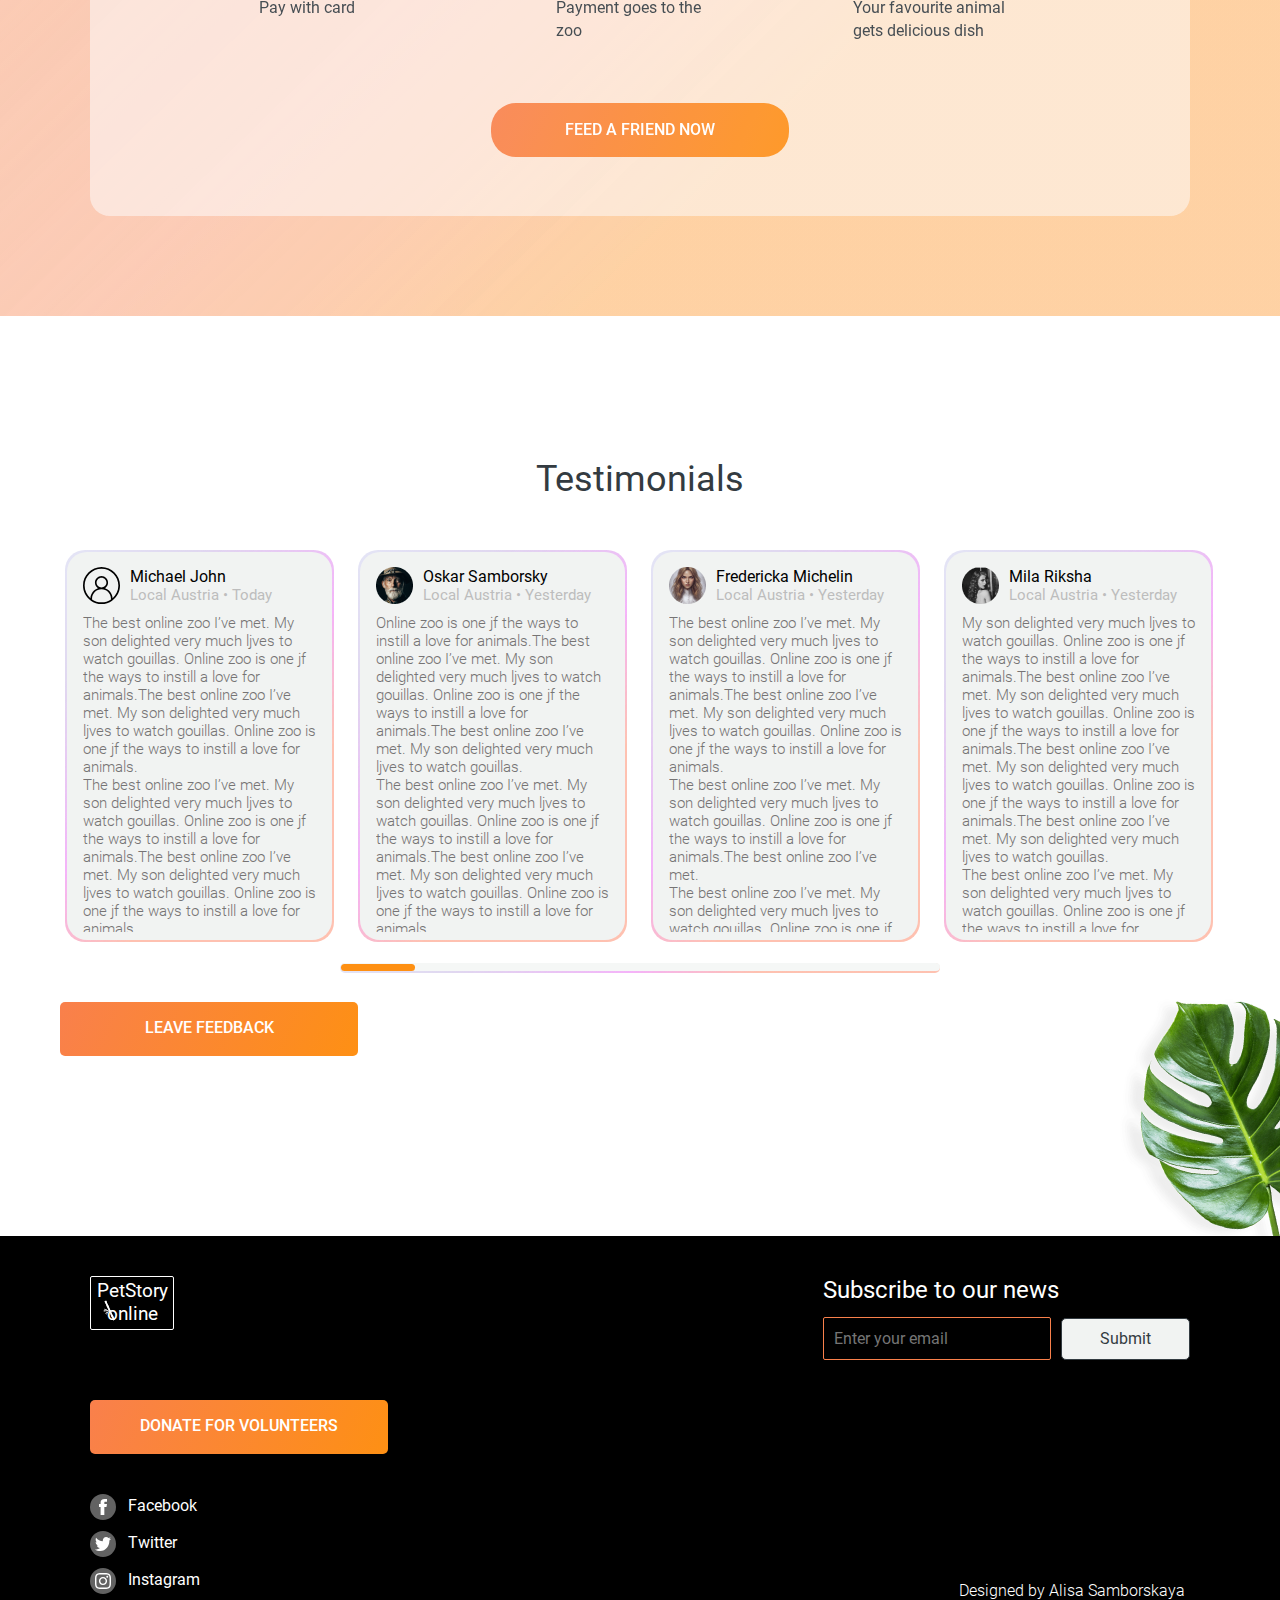
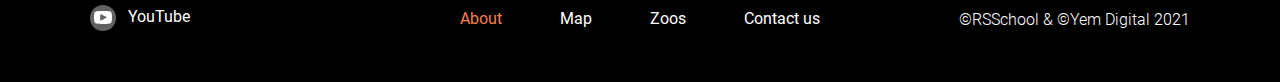
==== commit dc9d8fee: "feat: carusel complete" ====
--- a/online-zoo/pages/main/index.html
+++ b/online-zoo/pages/main/index.html
@@ -80,10 +80,12 @@
                             <path d="M5.00202 9.10791L5.10646 9.20923L5.2109 9.10791L5.35106 8.97193L5.46204 8.86427L5.35106 8.75661L1.74949 5.26276L17 5.26276H17.15V5.11276V4.92044V4.77044H17L1.74986 4.77044L5.35107 1.27659L5.46204 1.16893L5.35106 1.06127L5.2109 0.925298L5.10646 0.823971L5.00201 0.925298L0.895554 4.90913L0.784573 5.0168L0.895559 5.12446L5.00202 9.10791Z" fill="#FFFFFF" stroke="#FFFFFF" stroke-width="0.3"/>
                             </svg>
                     </div>
-                    <div class="gallery-wrapper">
-                        <div class="cards-left gallery"></div>
-                        <div class="cards-visible gallery"></div>
-                        <div class="cards-rigth gallery"></div>
+                    <div class="gallery-container-overflow">
+                        <div class="gallery-wrapper">
+                            <div class="cards-left gallery"></div>
+                            <div class="cards-visible gallery"></div>
+                            <div class="cards-rigth gallery"></div>
+                        </div>
                     </div>
                     <div class="arrow arrow-right">
                         <svg width="18" height="10" viewBox="0 0 18 10" fill="none" xmlns="http://www.w3.org/2000/svg">
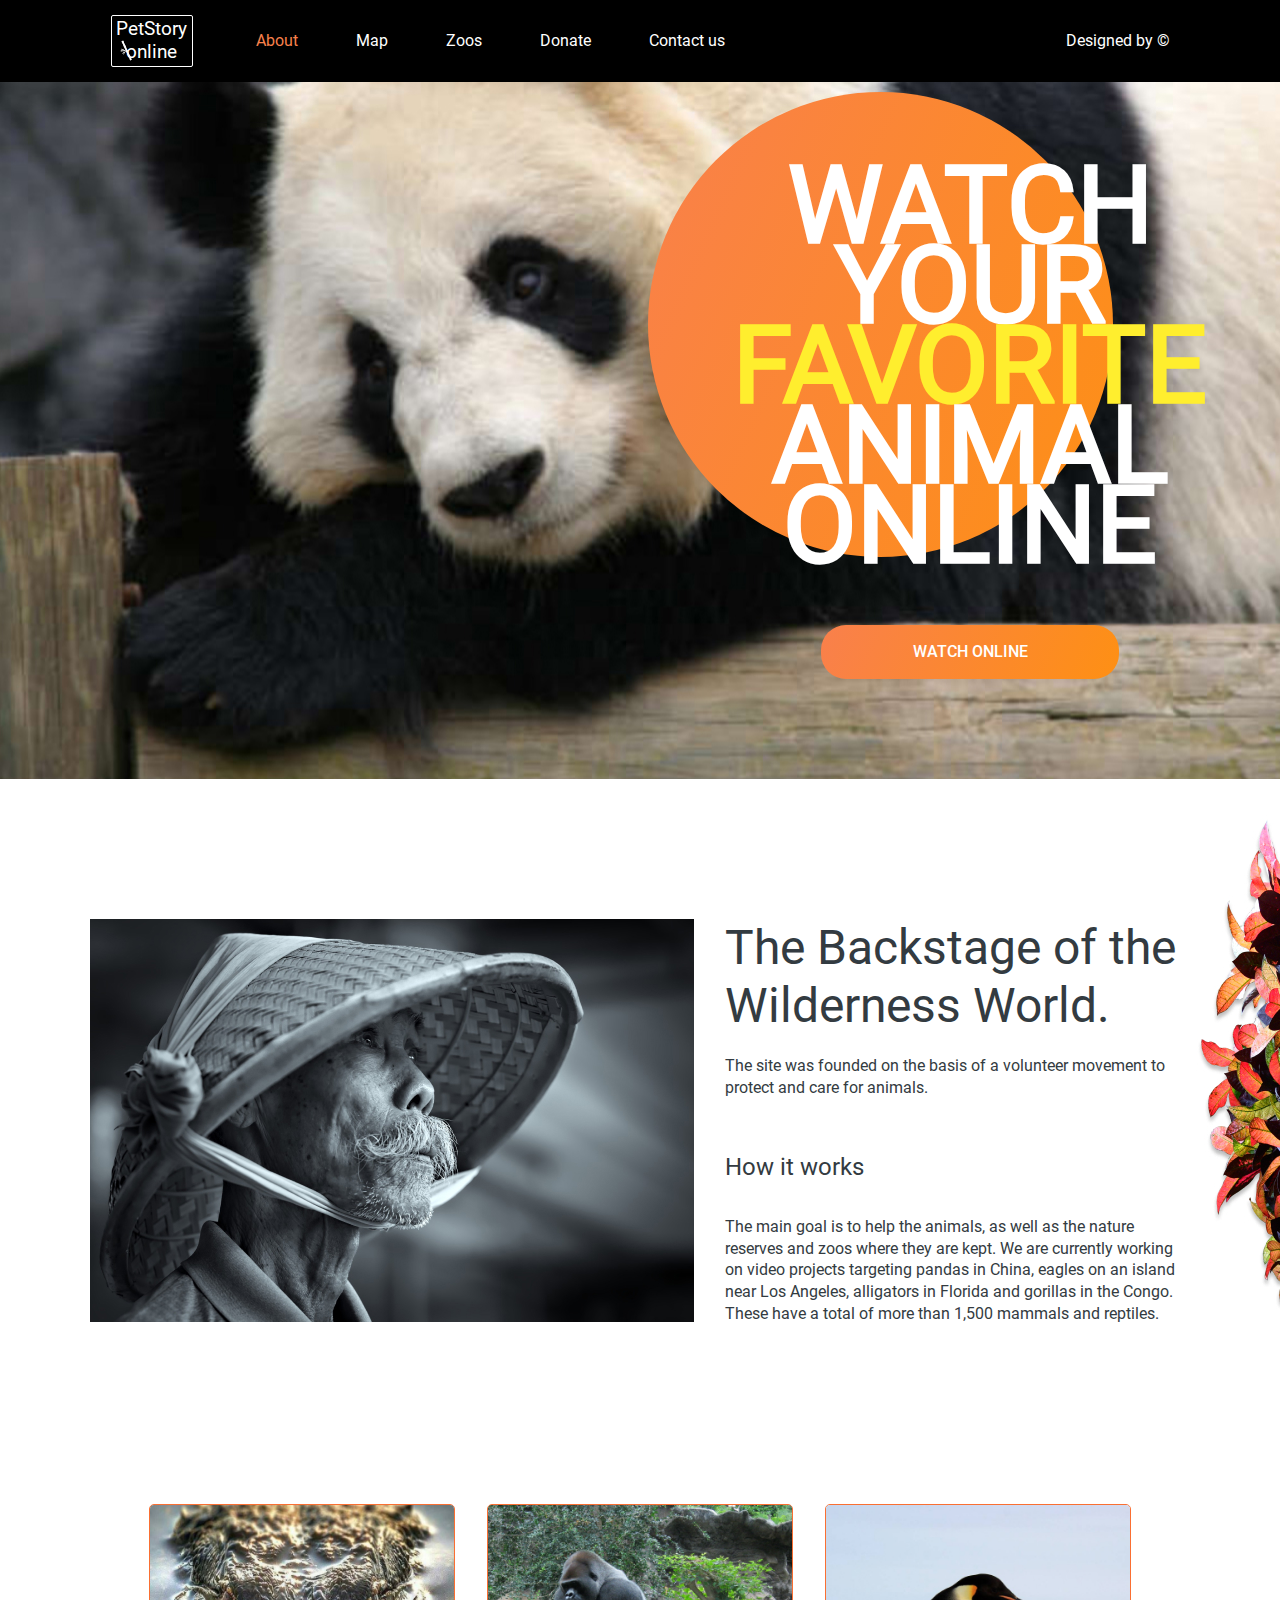
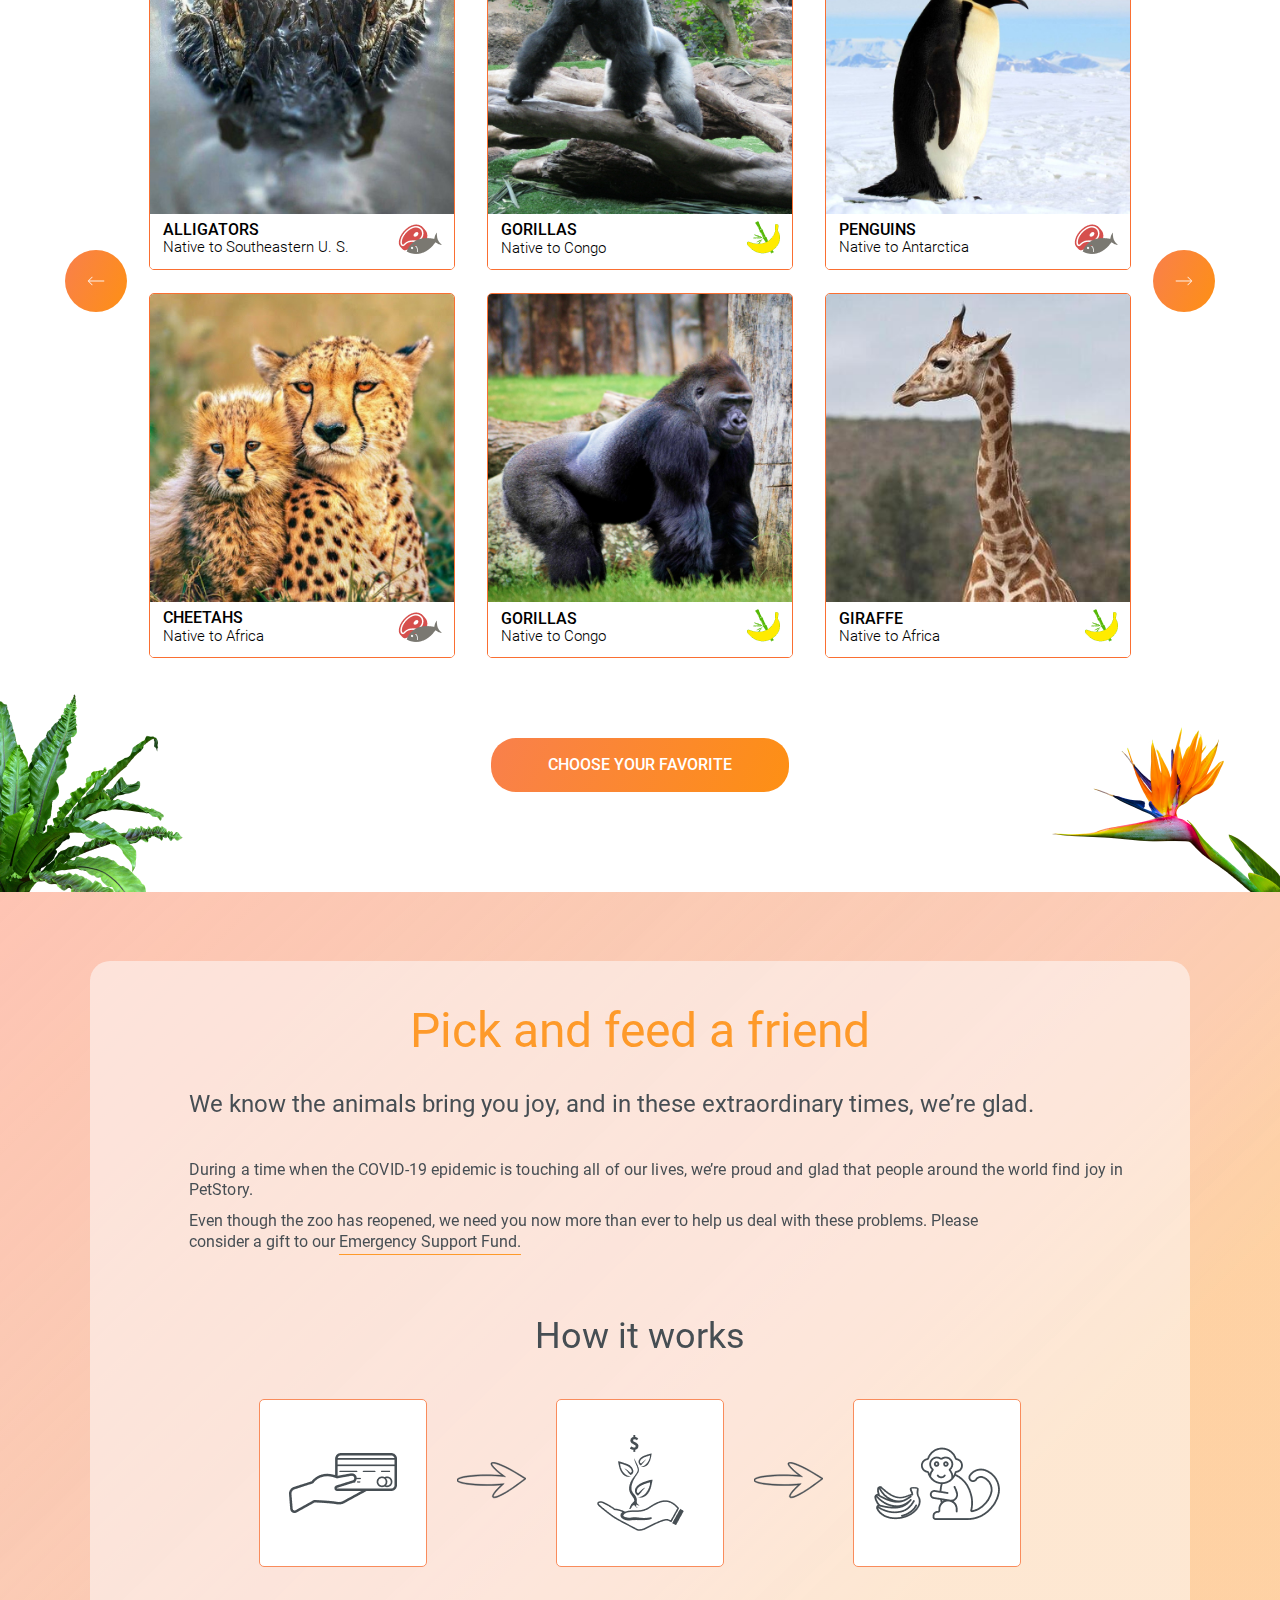
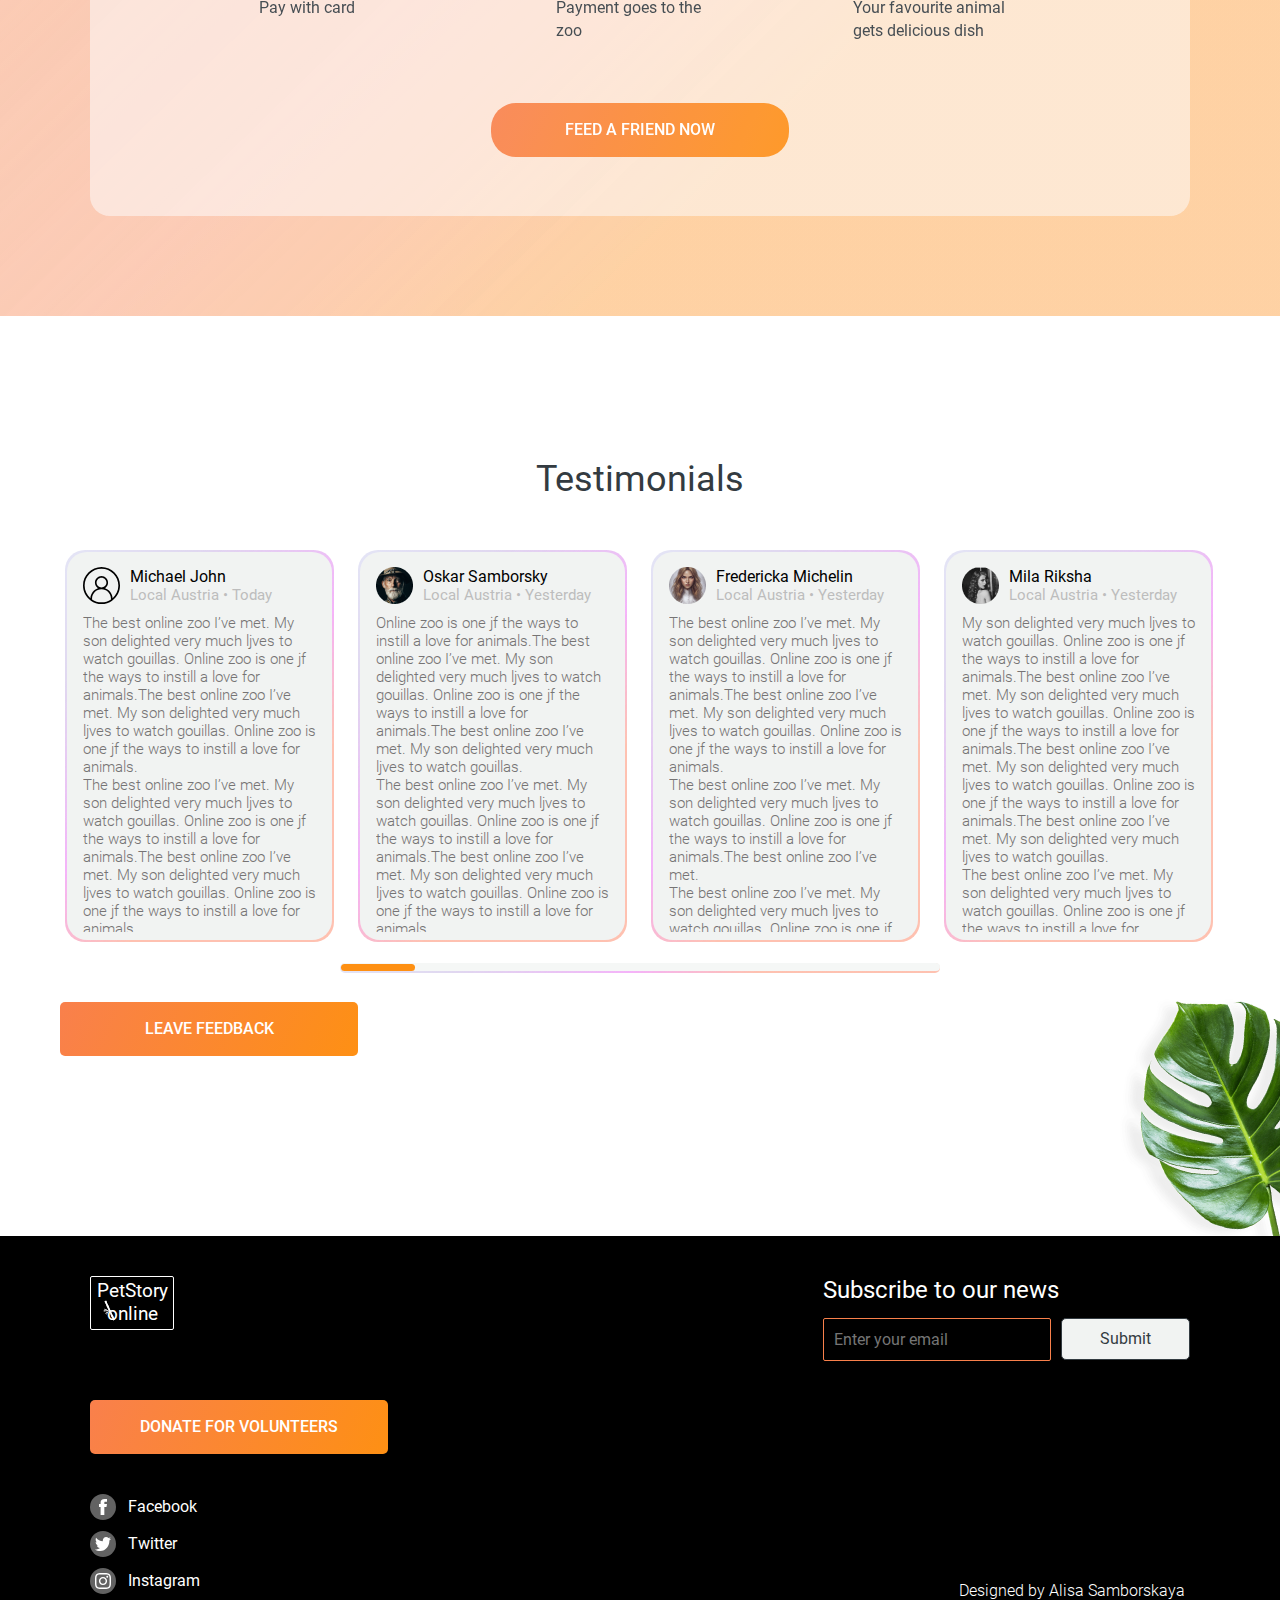
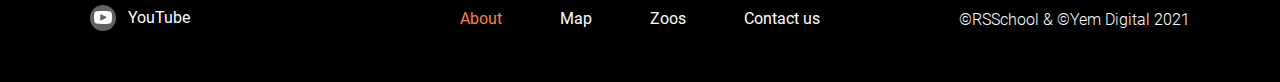
==== commit 135cf5c2: "feat: complete carusel" ====
--- a/online-zoo/pages/main/index.html
+++ b/online-zoo/pages/main/index.html
@@ -39,7 +39,7 @@
                 <h1>PetStory online</h1>
             </a>
             <ul class="navigation">
-                <li class="activ-link"><a href="#">About</a></li>
+                <li><a href="../main/index.html">About</a></li>
                 <li><a href="#">Map</a></li>
                 <li><a href="#">Zoos</a></li>
                 <li><a href="../donate/index.html">Donate</a></li>
